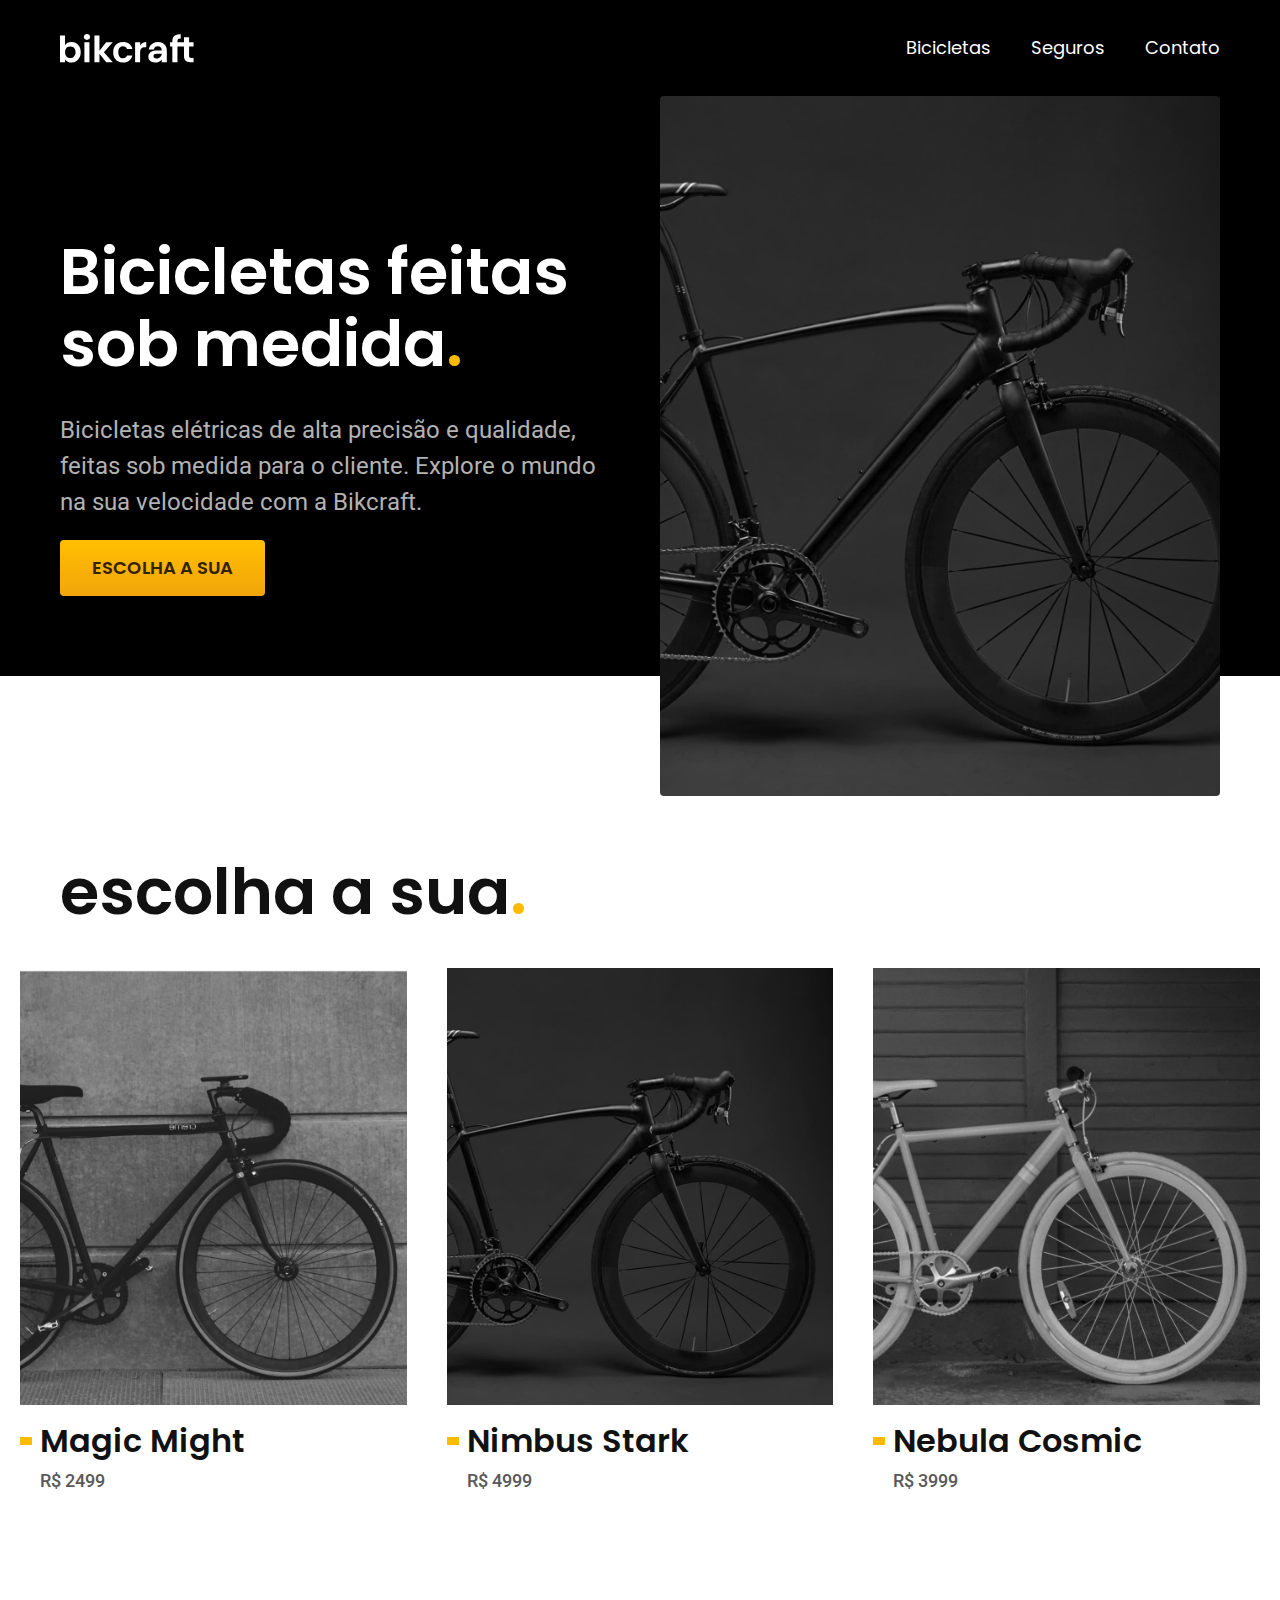
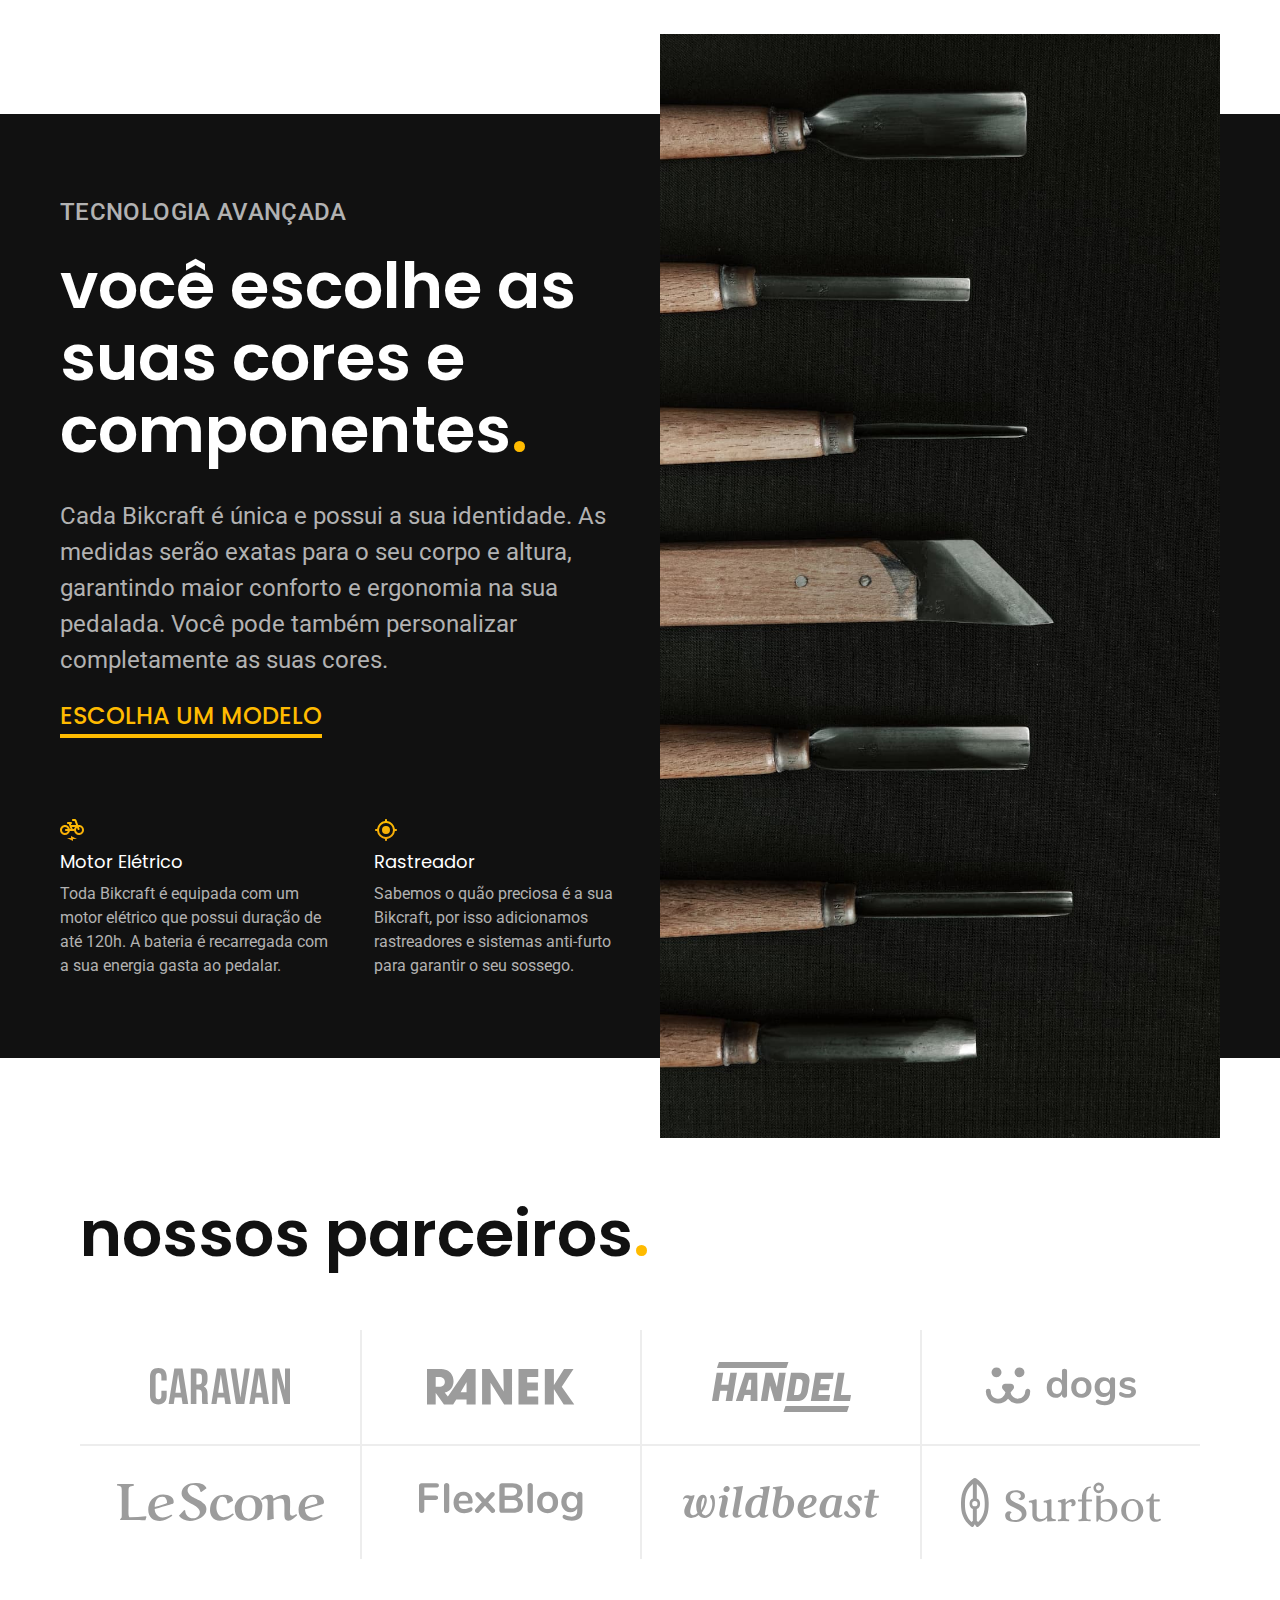
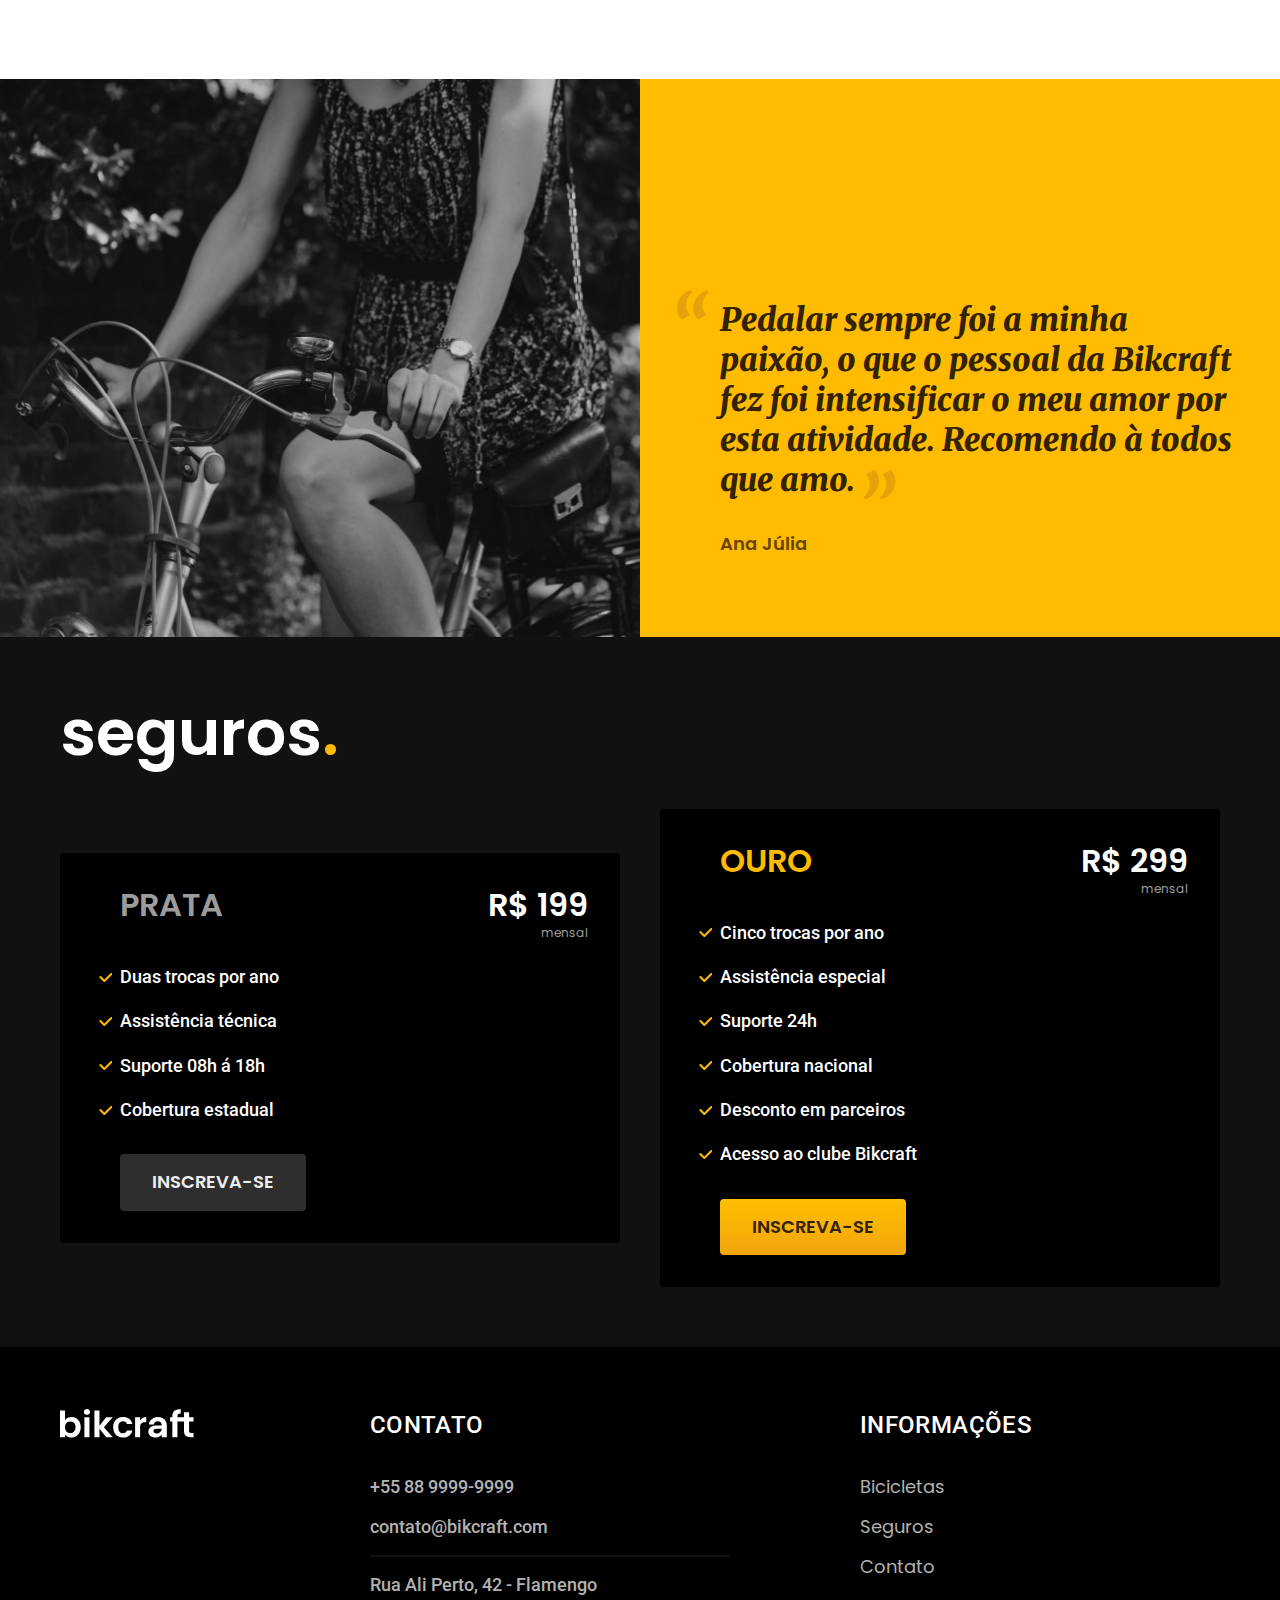
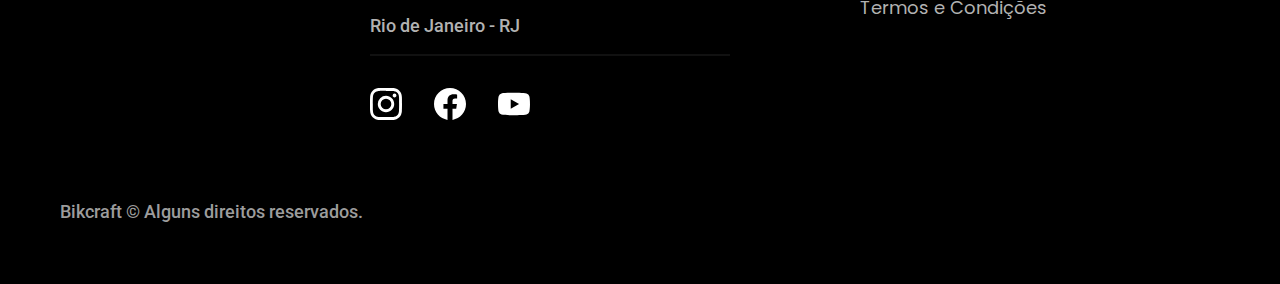
==== index.html @ f622cbc3 "bicicleta-interna" ====
<!DOCTYPE html>
<html lang="pt-br">

<head>
  <meta charset="UTF-8">
  <meta name="viewport" content="width=device-width, initial-scale=1.0">
  <title>Bikcraft - Bicicletas Elétricas</title>
  <meta name="description" content="Bicicletas elétricas de alta precisão e qualidade,  feitas sob medida para o cliente. Explore o mundo na sua velocidade com a Bikcraft.">
  <link rel="stylesheet" href="/css/style.css">

  <link rel="preconnect" href="https://fonts.googleapis.com">
  <link rel="preconnect" href="https://fonts.gstatic.com" crossorigin>
  <link href="https://fonts.googleapis.com/css2?family=Merriweather:ital,wght@1,900&family=Poppins:wght@400;600&family=Roboto:wght@400;500&display=swap" rel="stylesheet">

</head>

<body>
  <header class="header-bg">
    <div class="header container">
      <a href="./">
        <img src="./img/bikcraft.svg" alt="bikcraft">
      </a>

      <nav aria-label="primaria">
        <ul class="header-menu font-1-m cor-0">
          <li><a href="./bicicletas.html">Bicicletas</a></li>
          <li><a href="./seguros.html">Seguros</a></li>
          <li><a href="./contato.html">Contato</a></li>
        </ul>
      </nav>
    </div>
  </header>

  <main class="introducao-bg">
    <div class="introducao container">
      <div class="introducao-conteudo">
        <h1 class="font-1-xxl cor-0">Bicicletas feitas sob medida<span class="cor-p1">.</span></h1>
        <p class="font-2-l cor-5">
          Bicicletas elétricas de alta precisão e qualidade, feitas sob medida para o cliente. Explore o mundo na sua velocidade com a Bikcraft.
        </p>
        <a class="botao" href="./bicicletas.html">Escolha a sua</a>
      </div>
      <div>
        <img src="./img/fotos/introdução.jpg" alt="Bicicleta elétrica preta.">
      </div>
    </div>
  </main>

  <article class="bicicletas-lista">
    <h2 class="container font-1-xxl">escolha a sua<span class="cor-p1">.</span></h2>

    <ul>
      <li>
        <a href="./bicicletas/magic.html">
          <img src="img/bicicletas/magic-home.jpg" alt="Bicicleta preta">
          <h3 class="font-1-xl">Magic Might</h3>
          <span class="font-2-m cor-8">R$ 2499</span>
        </a>
      </li>
      <li>
        <a href="./bicicletas/nimbus.html">
          <img src="img/bicicletas/nimbus-home.jpg" alt="Bicicleta preta">
          <h3 class="font-1-xl">Nimbus Stark</h3>
          <span class="font-2-m cor-8">R$ 4999</span>
        </a>
      </li>
      <li>
        <a href="./bicicletas/magic.html">
          <img src="img/bicicletas/nebula-home.jpg" alt="Bicicleta preta">
          <h3 class="font-1-xl">Nebula Cosmic</h3>
          <span class="font-2-m cor-8">R$ 3999</span>
        </a>
      </li>
    </ul>
  </article>

  <article class="tecnologia-bg">
    <div class="tecnologia container">
      <div class="tecnologia-conteudo">
        <span class="font-2-l-b cor-5">Tecnologia Avançada</span>
        <h2 class="font-1-xxl cor-0">você escolhe as suas cores e componentes<span class="cor-p1">.</span></h2>
        <p class="font-2-l cor-5">Cada Bikcraft é única e possui a sua identidade. As medidas serão exatas para o seu corpo e altura, garantindo maior conforto e ergonomia na sua pedalada. Você pode também personalizar completamente as suas cores.</p>
        <a class="link" href="./bicicletas.html">Escolha um modelo</a>
        <div class="tecnologia-vantagens">
          <div>
            <img src="img/icones/eletrica.svg" alt="">
            <h3 class="font-1-m cor-0">Motor Elétrico</h3>
            <p class="font-2-s cor-5">Toda Bikcraft é equipada com um motor elétrico que possui duração de até 120h. A bateria é recarregada com a sua energia gasta ao pedalar.</p>
          </div>
          <div>
            <img src="img/icones/rastreador.svg" alt="">
            <h3 class="font-1-m cor-0">Rastreador</h3>
            <p class="font-2-s cor-5">Sabemos o quão preciosa é a sua Bikcraft, por isso adicionamos rastreadores e sistemas anti-furto para garantir o seu sossego.</p>
          </div>
        </div>
      </div>
      <div class="tecnologia-img">
        <img src="./img/fotos/tecnologia.jpg" alt="">
      </div>
    </div>
  </article>

  <section class="parceiros container" aria-label="Nossos Parceiros">
    <h2 class="container font-1-xxl">nossos parceiros<span class="cor-p1">.</span></h2>
    <ul>
      <li><img src="img/parceiros/caravan.svg" alt="caravan"></li>
      <li><img src="img/parceiros/ranek.svg" alt="ranek"></li>
      <li><img src="img/parceiros/handel.svg" alt="handel"></li>
      <li><img src="img/parceiros/dogs.svg" alt="dogs"></li>
      <li><img src="img/parceiros/lescone.svg" alt="lescone"></li>
      <li><img src="img/parceiros/flexblog.svg" alt="flexblog"></li>
      <li><img src="img/parceiros/wildbeast.svg" alt="wildbeast"></li>
      <li><img src="img/parceiros/surfbot.svg" alt="surfbot"></li>
    </ul>
  </section>

  <section class="depoimento" aria-label="depoimento">
    <div>
      <img src="./img/fotos/depoimento.jpg" alt="pessoa pedalando uma bicicleta Bikcraft">
    </div>
    <div class="depoimento-conteudo">
      <blockquote class="font-1-xl cor-p5">
        <p>Pedalar sempre foi a minha paixão, o que o pessoal da Bikcraft fez foi intensificar o meu amor por esta atividade. Recomendo à todos que amo.</p>
      </blockquote>
      <span class="font-1-m-b cor-p4">Ana Júlia</span>
    </div>
  </section>

  <article class="seguros-bg">
    <div class="seguros container">
      <h2 class="font-1-xxl cor-0">seguros<span class="cor-p1">.</span></h2>
      <div class="seguros-item">
        <h3 class="font-1-xl cor-6">PRATA</h3>
        <span class="font-1-xl cor-0">R$ 199 <span class="font-1-xs cor-6">mensal</span></span>
        <ul class="font-2-m cor-0">
          <li>Duas trocas por ano</li>
          <li>Assistência técnica</li>
          <li>Suporte 08h á 18h</li>
          <li>Cobertura estadual</li>
        </ul>
        <a class="botao secundario" href="./orcamento.html">Inscreva-se</a>
      </div>
      <div class="seguros-item">
        <h3 class="font-1-xl cor-p1">OURO</h3>
        <span class="font-1-xl cor-0">R$ 299 <span class="font-1-xs cor-6">mensal</span></span>
        <ul class="font-2-m cor-0">
          <li>Cinco trocas por ano</li>
          <li>Assistência especial</li>
          <li>Suporte 24h</li>
          <li>Cobertura nacional</li>
          <li>Desconto em parceiros</li>
          <li>Acesso ao clube Bikcraft</li>
        </ul>
        <a class="botao" href="./orcamento.html">Inscreva-se</a>
      </div>
    </div>
  </article>

  <footer class="footer-bg">
    <div class="footer container">
      <img src="img/bikcraft.svg" alt="Bikcraft">
      <div class="footer-contato">
        <h3 class="font-2-l-b cor-0">Contato</h3>
        <ul class="font-2-m cor-5">
          <li><a href="tel:+558899999999">+55 88 9999-9999</a></li>
          <li><a href="mailto:contato@bikcraft.com">contato@bikcraft.com</a></li>
          <li>Rua Ali Perto, 42 - Flamengo</li>
          <li>Rio de Janeiro - RJ</li>
        </ul>
        <div class="footer-redes">
          <a href="./">
            <img src="img/redes/instagram.svg" alt="Instagram">
          </a>
          <a href="./">
            <img src="img/redes/facebook.svg" alt="Facebook">
          </a>
          <a href="./">
            <img src="img/redes/youtube.svg" alt="Youtube">
          </a>
        </div>
      </div>
      <div class="footer-informacoes">
        <h3 class="font-2-l-b cor-0">Informações</h3>
        <nav>
          <ul class="font-1-m cor-5">
            <li><a href="./bicicletas.html">Bicicletas</a></li>
            <li><a href="./seguros.html">Seguros</a></li>
            <li><a href="./contato.html">Contato</a></li>
            <li><a href="./termos.html">Termos e Condições</a></li>
          </ul>
        </nav>
      </div>
      <p class="footer-copy font-2-m cor-6">Bikcraft © Alguns direitos reservados.</p>
    </div>
  </footer>
</body>

</html>
---- css/style.css ----
@import "./global/global.css";
@import "./utilidades/tipografia.css";
@import "./utilidades/cores.css";

@import "./global/header.css";
@import "./global/footer.css";

/* Utilidades */
@import "./utilidades/componentes.css";

/* Home */
@import "./home/introducao.css";
@import "./home/tecnologia.css";
@import "./home/parceiros.css";
@import "./home/depoimento.css";

/* Bicicletas */
@import "bicicletas/bicicleta-lista.css";
@import "bicicletas/bicicletas.css";

/* Bicicleta */
@import "bicicleta/bicicleta.css";


/* Seguros */
@import "seguros/seguros.css";
@import "seguros/vantagens.css";
@import "seguros/perguntas.css";


/* Termos */
@import "termos/termos.css";
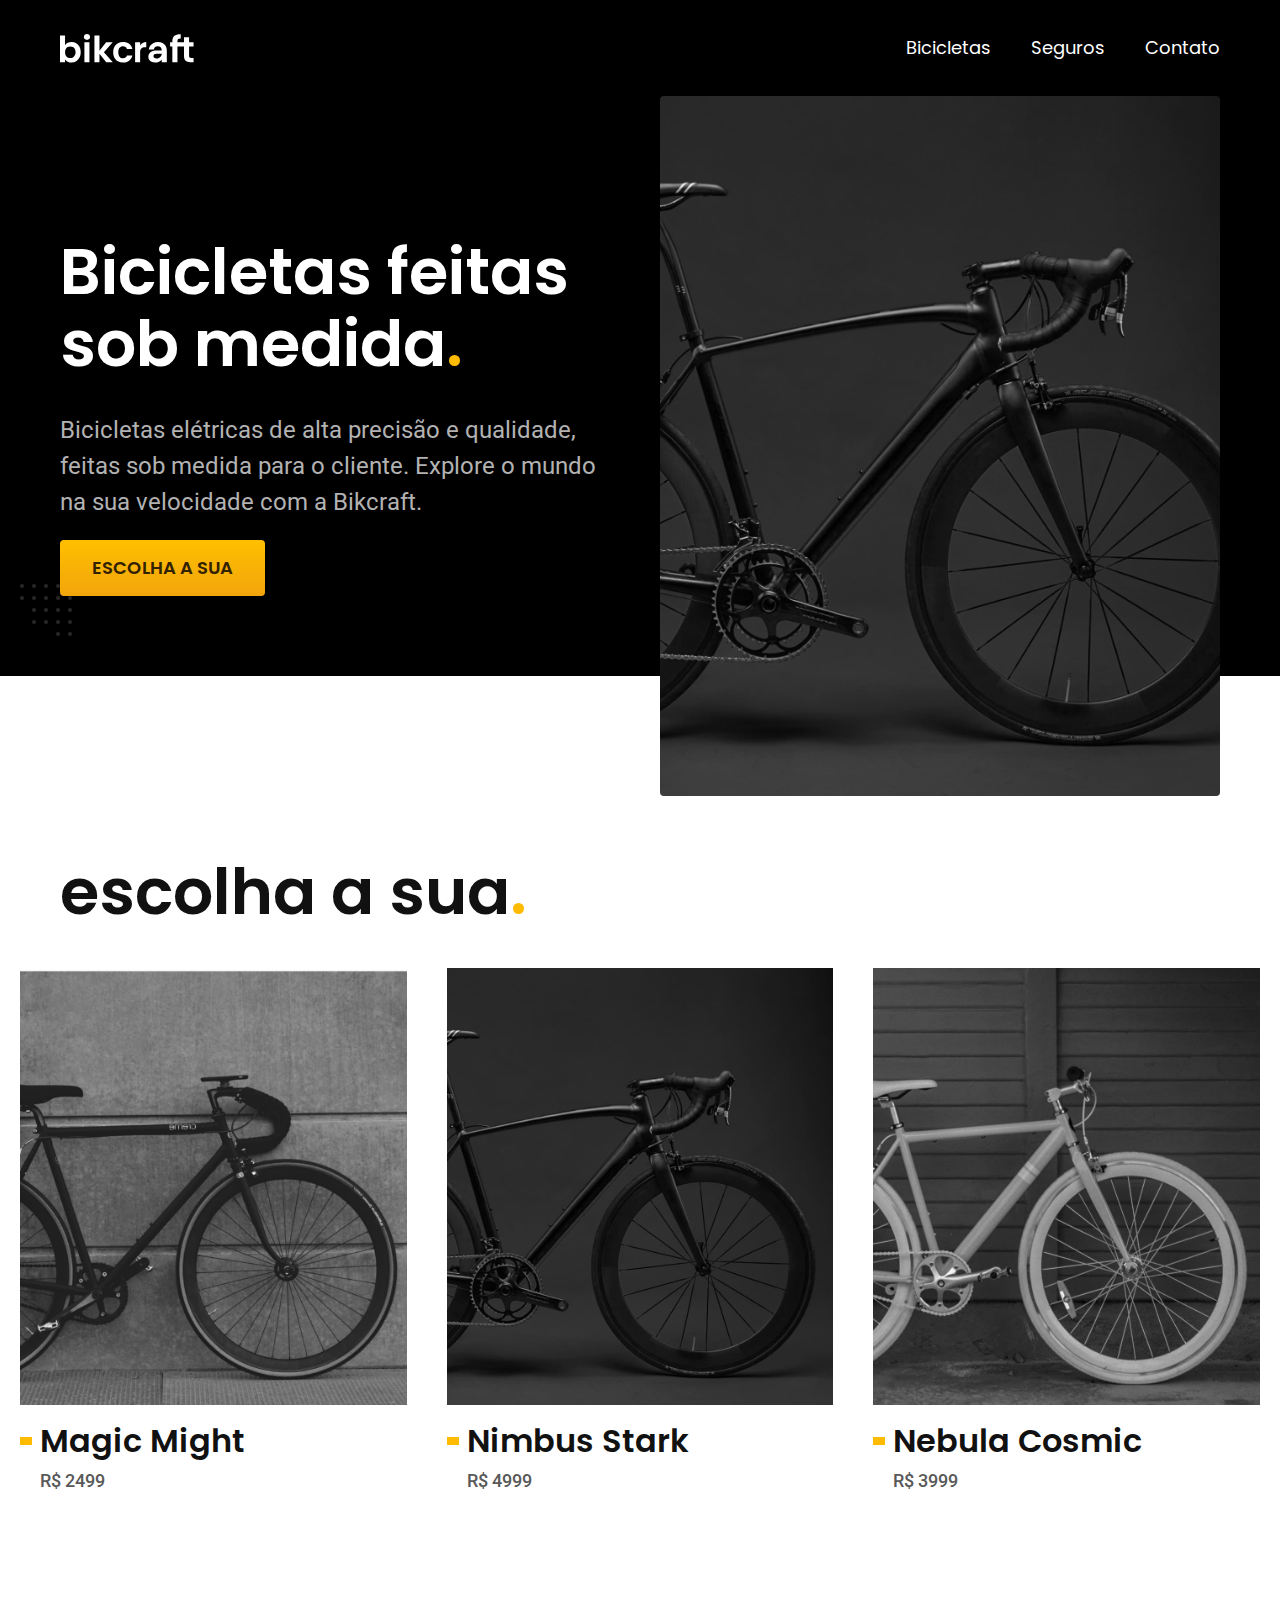
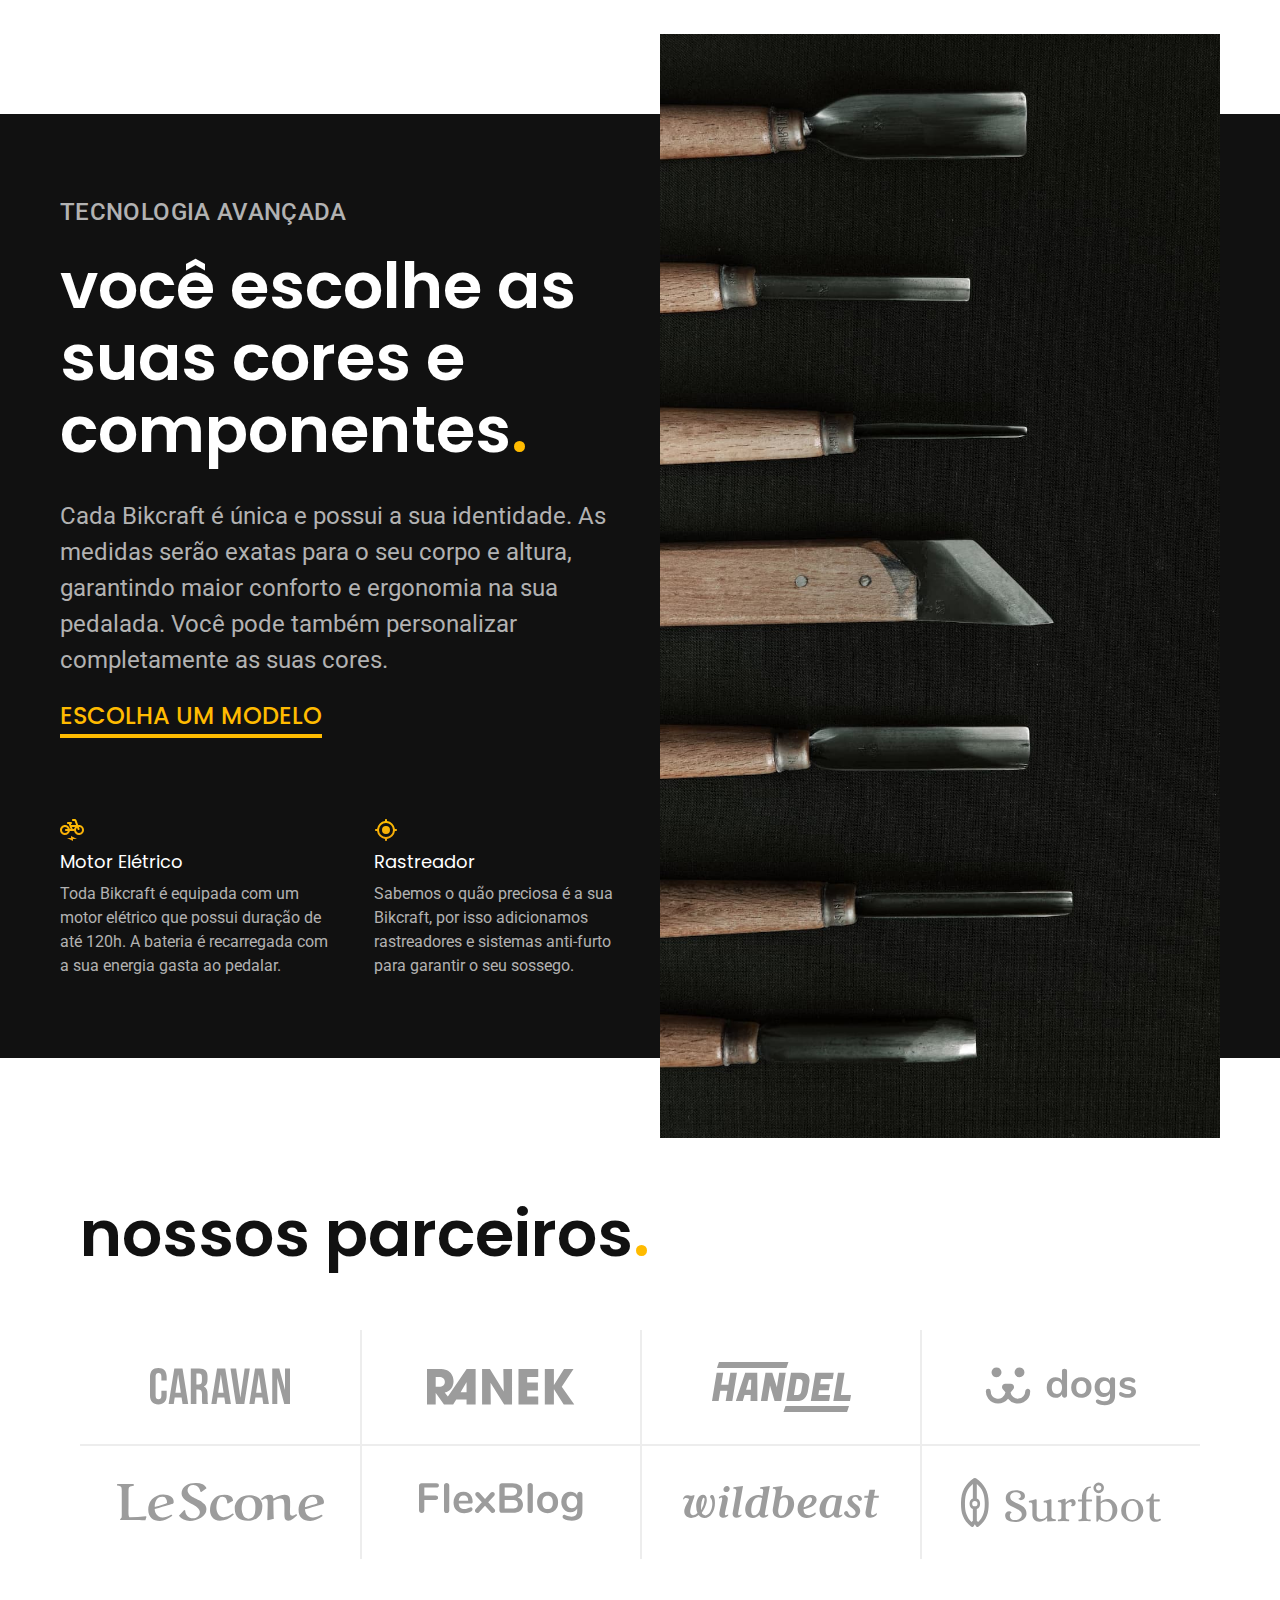
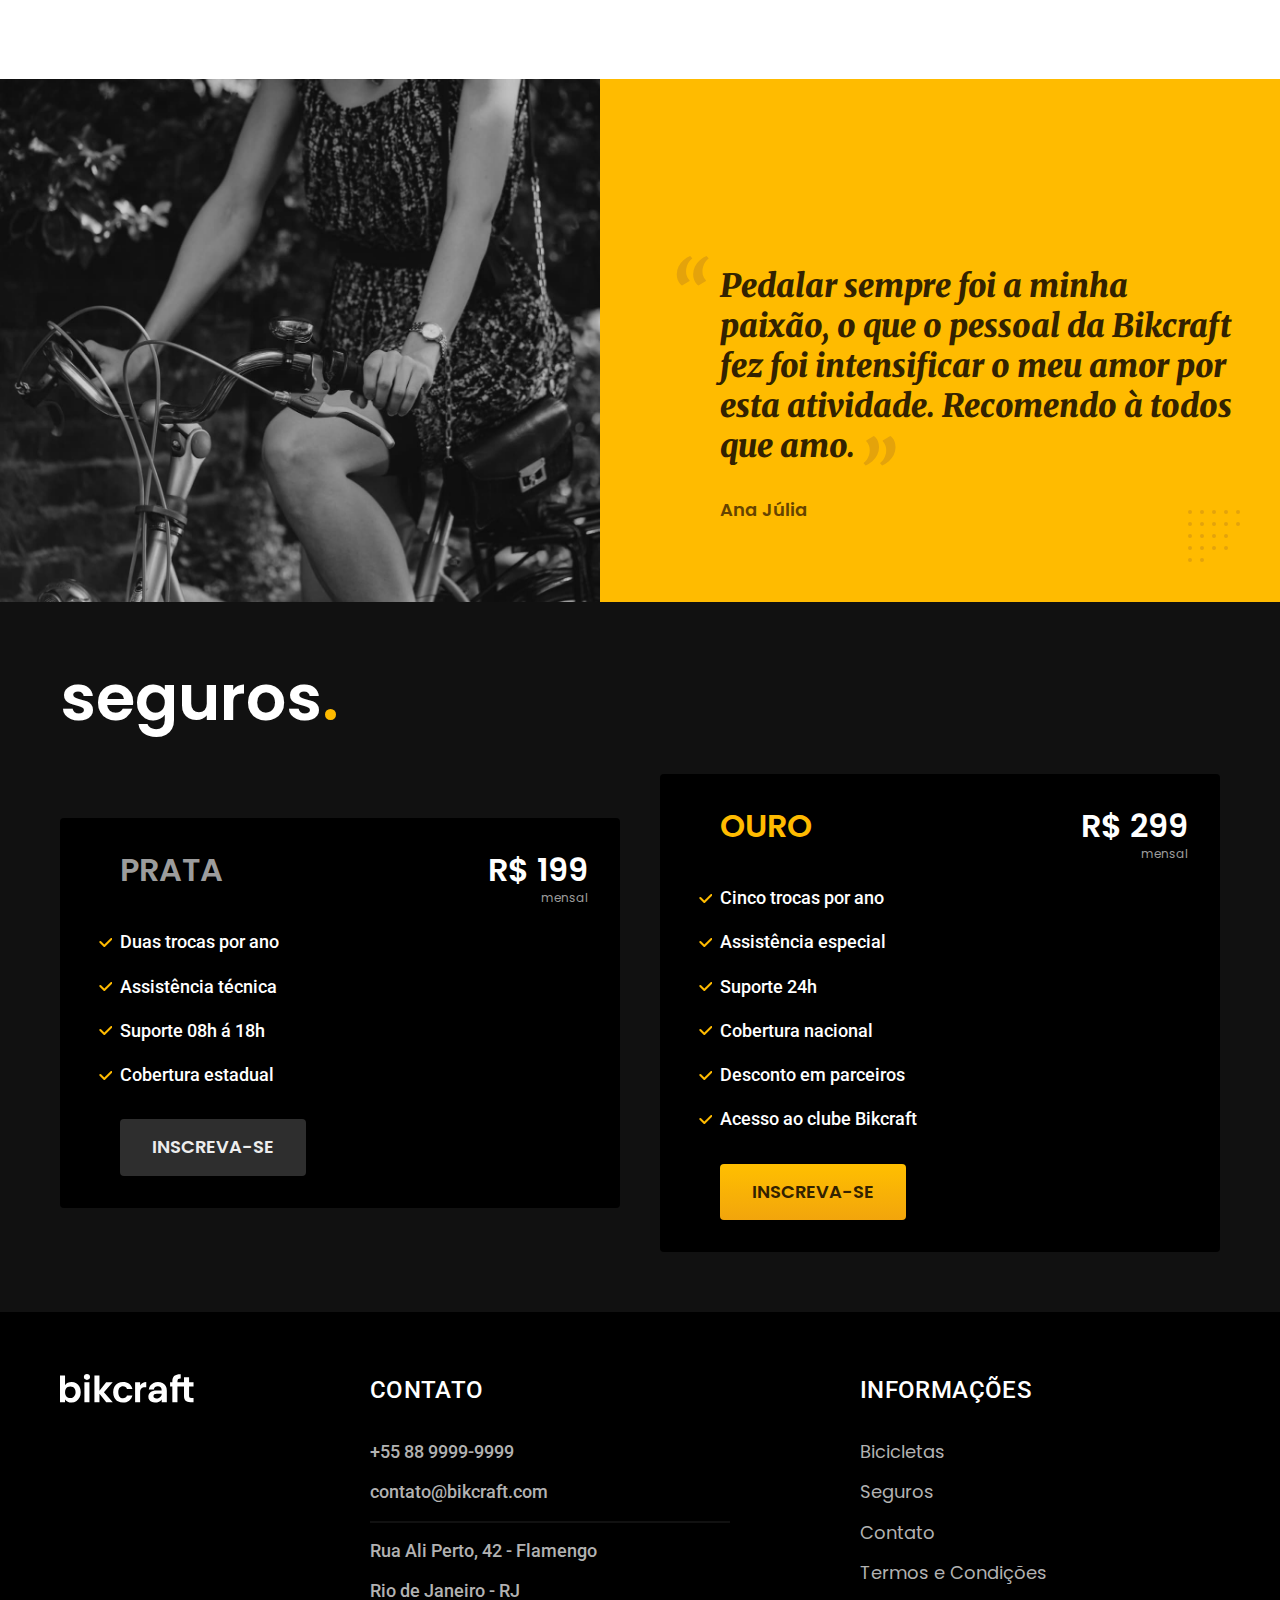
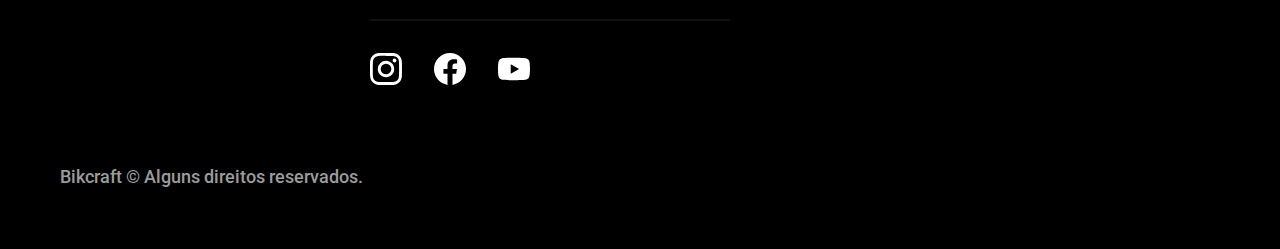
==== commit 522f6d04: "otimizações" ====
--- a/index.html
+++ b/index.html
@@ -6,7 +6,8 @@
   <meta name="viewport" content="width=device-width, initial-scale=1.0">
   <title>Bikcraft - Bicicletas Elétricas</title>
   <meta name="description" content="Bicicletas elétricas de alta precisão e qualidade,  feitas sob medida para o cliente. Explore o mundo na sua velocidade com a Bikcraft.">
-  <link rel="stylesheet" href="/css/style.css">
+  <link rel="preload" href="/css/style.css" as="style">
+  <link rel="stylesheet" href="css/style.css">
 
   <link rel="preconnect" href="https://fonts.googleapis.com">
   <link rel="preconnect" href="https://fonts.gstatic.com" crossorigin>
@@ -18,7 +19,7 @@
   <header class="header-bg">
     <div class="header container">
       <a href="./">
-        <img src="./img/bikcraft.svg" alt="bikcraft">
+        <img src="./img/bikcraft.svg" width="136" height="32" alt="bikcraft">
       </a>
 
       <nav aria-label="primaria">
@@ -40,9 +41,10 @@
         </p>
         <a class="botao" href="./bicicletas.html">Escolha a sua</a>
       </div>
-      <div>
-        <img src="./img/fotos/introdução.jpg" alt="Bicicleta elétrica preta.">
-      </div>
+      <picture>
+        <source media="(max-width: 800px)" srcset="./img/bicicletas/nimbus.jpg">
+        <img src="./img/fotos/introdução.jpg" width="1280" height="1600" alt="Bicicleta elétrica preta.">
+      </picture>
     </div>
   </main>
 
@@ -52,21 +54,21 @@
     <ul>
       <li>
         <a href="./bicicletas/magic.html">
-          <img src="img/bicicletas/magic-home.jpg" alt="Bicicleta preta">
+          <img src="img/bicicletas/magic-home.jpg" width="920" height="1040" alt="Bicicleta preta">
           <h3 class="font-1-xl">Magic Might</h3>
           <span class="font-2-m cor-8">R$ 2499</span>
         </a>
       </li>
       <li>
         <a href="./bicicletas/nimbus.html">
-          <img src="img/bicicletas/nimbus-home.jpg" alt="Bicicleta preta">
+          <img src="img/bicicletas/nimbus-home.jpg" width="920" height="1040" alt="Bicicleta preta">
           <h3 class="font-1-xl">Nimbus Stark</h3>
           <span class="font-2-m cor-8">R$ 4999</span>
         </a>
       </li>
       <li>
-        <a href="./bicicletas/magic.html">
-          <img src="img/bicicletas/nebula-home.jpg" alt="Bicicleta preta">
+        <a href="./bicicletas/nebula.html">
+          <img src="img/bicicletas/nebula-home.jpg" width="920" height="1040" alt="Bicicleta preta">
           <h3 class="font-1-xl">Nebula Cosmic</h3>
           <span class="font-2-m cor-8">R$ 3999</span>
         </a>
@@ -83,19 +85,19 @@
         <a class="link" href="./bicicletas.html">Escolha um modelo</a>
         <div class="tecnologia-vantagens">
           <div>
-            <img src="img/icones/eletrica.svg" alt="">
+            <img src="img/icones/eletrica.svg" width="24" height="24" alt="">
             <h3 class="font-1-m cor-0">Motor Elétrico</h3>
             <p class="font-2-s cor-5">Toda Bikcraft é equipada com um motor elétrico que possui duração de até 120h. A bateria é recarregada com a sua energia gasta ao pedalar.</p>
           </div>
           <div>
-            <img src="img/icones/rastreador.svg" alt="">
+            <img src="img/icones/rastreador.svg" width="24" height="24" alt="">
             <h3 class="font-1-m cor-0">Rastreador</h3>
             <p class="font-2-s cor-5">Sabemos o quão preciosa é a sua Bikcraft, por isso adicionamos rastreadores e sistemas anti-furto para garantir o seu sossego.</p>
           </div>
         </div>
       </div>
       <div class="tecnologia-img">
-        <img src="./img/fotos/tecnologia.jpg" alt="">
+        <img src="./img/fotos/tecnologia.jpg" width="1200" height="1920" alt="">
       </div>
     </div>
   </article>
@@ -103,20 +105,20 @@
   <section class="parceiros container" aria-label="Nossos Parceiros">
     <h2 class="container font-1-xxl">nossos parceiros<span class="cor-p1">.</span></h2>
     <ul>
-      <li><img src="img/parceiros/caravan.svg" alt="caravan"></li>
-      <li><img src="img/parceiros/ranek.svg" alt="ranek"></li>
-      <li><img src="img/parceiros/handel.svg" alt="handel"></li>
-      <li><img src="img/parceiros/dogs.svg" alt="dogs"></li>
-      <li><img src="img/parceiros/lescone.svg" alt="lescone"></li>
-      <li><img src="img/parceiros/flexblog.svg" alt="flexblog"></li>
-      <li><img src="img/parceiros/wildbeast.svg" alt="wildbeast"></li>
-      <li><img src="img/parceiros/surfbot.svg" alt="surfbot"></li>
+      <li><img src="img/parceiros/caravan.svg" width="140" height="38" alt="caravan"></li>
+      <li><img src="img/parceiros/ranek.svg" width="148" height="36" alt="ranek"></li>
+      <li><img src="img/parceiros/handel.svg" width="139" height="50" alt="handel"></li>
+      <li><img src="img/parceiros/dogs.svg" width="152" height="39" alt="dogs"></li>
+      <li><img src="img/parceiros/lescone.svg" width="207" height="38" alt="lescone"></li>
+      <li><img src="img/parceiros/flexblog.svg" width="164" height="38" alt="flexblog"></li>
+      <li><img src="img/parceiros/wildbeast.svg" width="196" height="34" alt="wildbeast"></li>
+      <li><img src="img/parceiros/surfbot.svg" width="200" height="49" alt="surfbot"></li>
     </ul>
   </section>
 
   <section class="depoimento" aria-label="depoimento">
     <div>
-      <img src="./img/fotos/depoimento.jpg" alt="pessoa pedalando uma bicicleta Bikcraft">
+      <img src="./img/fotos/depoimento.jpg" width="1300" height="1133" alt="pessoa pedalando uma bicicleta Bikcraft">
     </div>
     <div class="depoimento-conteudo">
       <blockquote class="font-1-xl cor-p5">
@@ -158,7 +160,7 @@
 
   <footer class="footer-bg">
     <div class="footer container">
-      <img src="img/bikcraft.svg" alt="Bikcraft">
+      <img src="img/bikcraft.svg" width="136" height="32" alt="Bikcraft">
       <div class="footer-contato">
         <h3 class="font-2-l-b cor-0">Contato</h3>
         <ul class="font-2-m cor-5">
@@ -169,13 +171,13 @@
         </ul>
         <div class="footer-redes">
           <a href="./">
-            <img src="img/redes/instagram.svg" alt="Instagram">
+            <img src="img/redes/instagram.svg" width="32" height="32" alt="Instagram">
           </a>
           <a href="./">
-            <img src="img/redes/facebook.svg" alt="Facebook">
+            <img src="img/redes/facebook.svg" width="32" height="32" alt="Facebook">
           </a>
           <a href="./">
-            <img src="img/redes/youtube.svg" alt="Youtube">
+            <img src="img/redes/youtube.svg" width="32" height="32" alt="Youtube">
           </a>
         </div>
       </div>
--- a/css/style.css
+++ b/css/style.css
@@ -7,6 +7,7 @@
 
 /* Utilidades */
 @import "./utilidades/componentes.css";
+@import "./utilidades/formulario.css";
 
 /* Home */
 @import "./home/introducao.css";
@@ -20,6 +21,7 @@
 
 /* Bicicleta */
 @import "bicicleta/bicicleta.css";
+@import "bicicleta/seguro.css";
 
 
 /* Seguros */
@@ -27,6 +29,13 @@
 @import "seguros/vantagens.css";
 @import "seguros/perguntas.css";
 
+/* Contato */
+@import "contato/contato.css";
+@import "contato/lojas.css";
+
+/* Orçamento */
+@import "orcamento/orcamento.css";
+
 
 /* Termos */
 @import "termos/termos.css";
--- a/css/style.css
+++ b/css/style.css
@@ -7,6 +7,7 @@
 
 /* Utilidades */
 @import "./utilidades/componentes.css";
+@import "./utilidades/formulario.css";
 
 /* Home */
 @import "./home/introducao.css";
@@ -20,6 +21,7 @@
 
 /* Bicicleta */
 @import "bicicleta/bicicleta.css";
+@import "bicicleta/seguro.css";
 
 
 /* Seguros */
@@ -27,6 +29,13 @@
 @import "seguros/vantagens.css";
 @import "seguros/perguntas.css";
 
+/* Contato */
+@import "contato/contato.css";
+@import "contato/lojas.css";
+
+/* Orçamento */
+@import "orcamento/orcamento.css";
+
 
 /* Termos */
 @import "termos/termos.css";
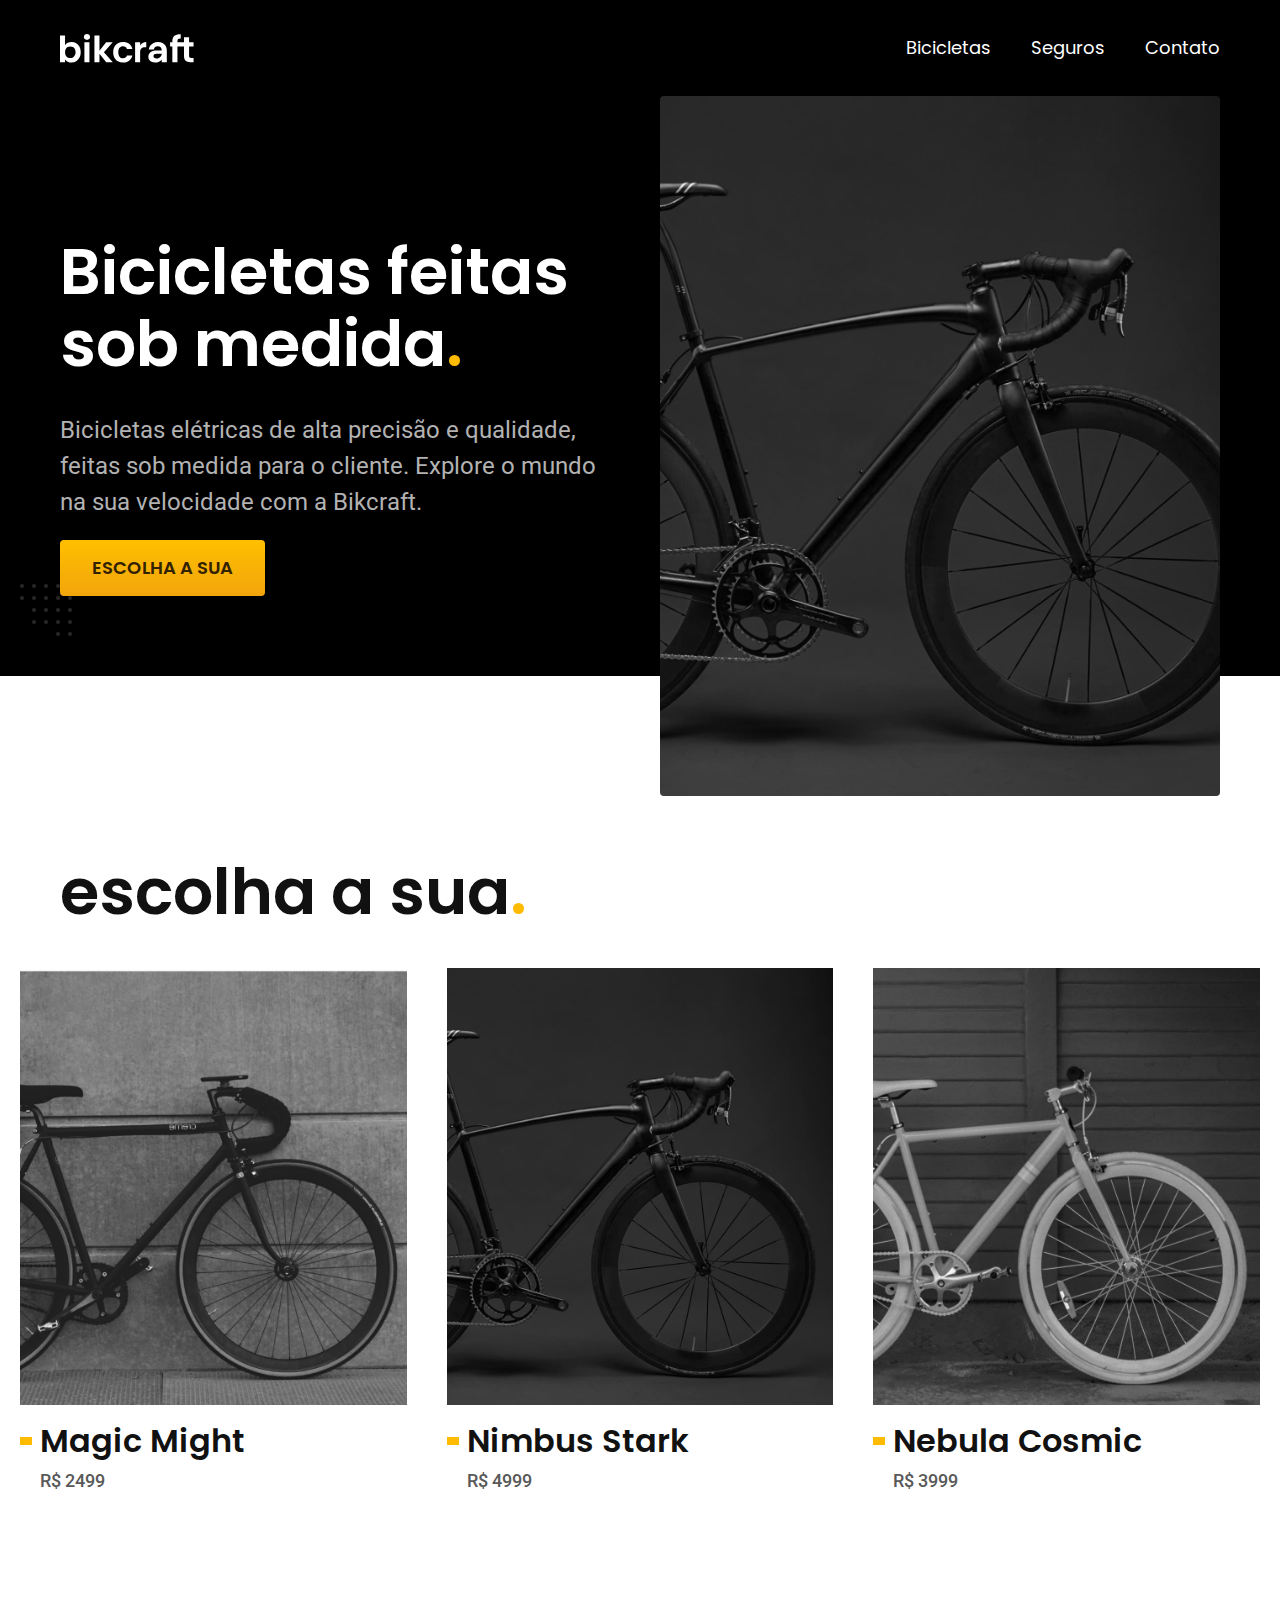
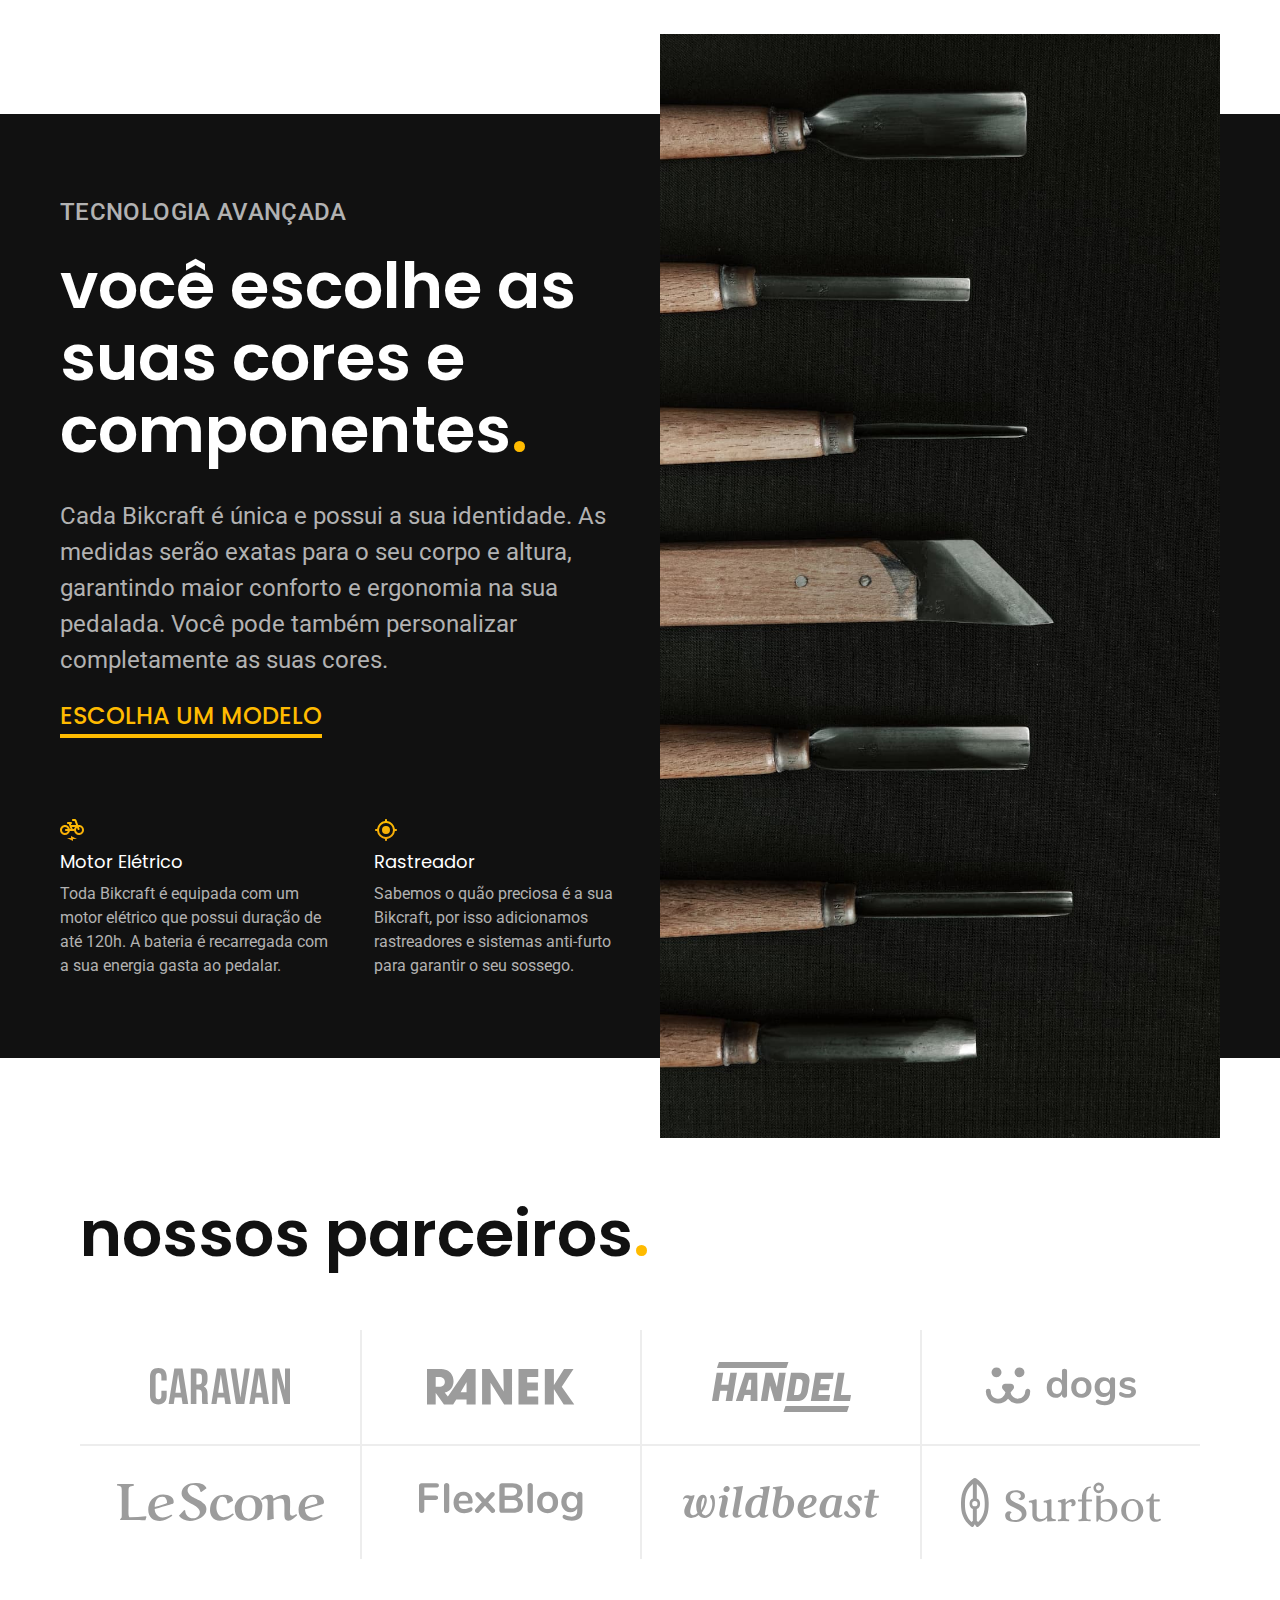
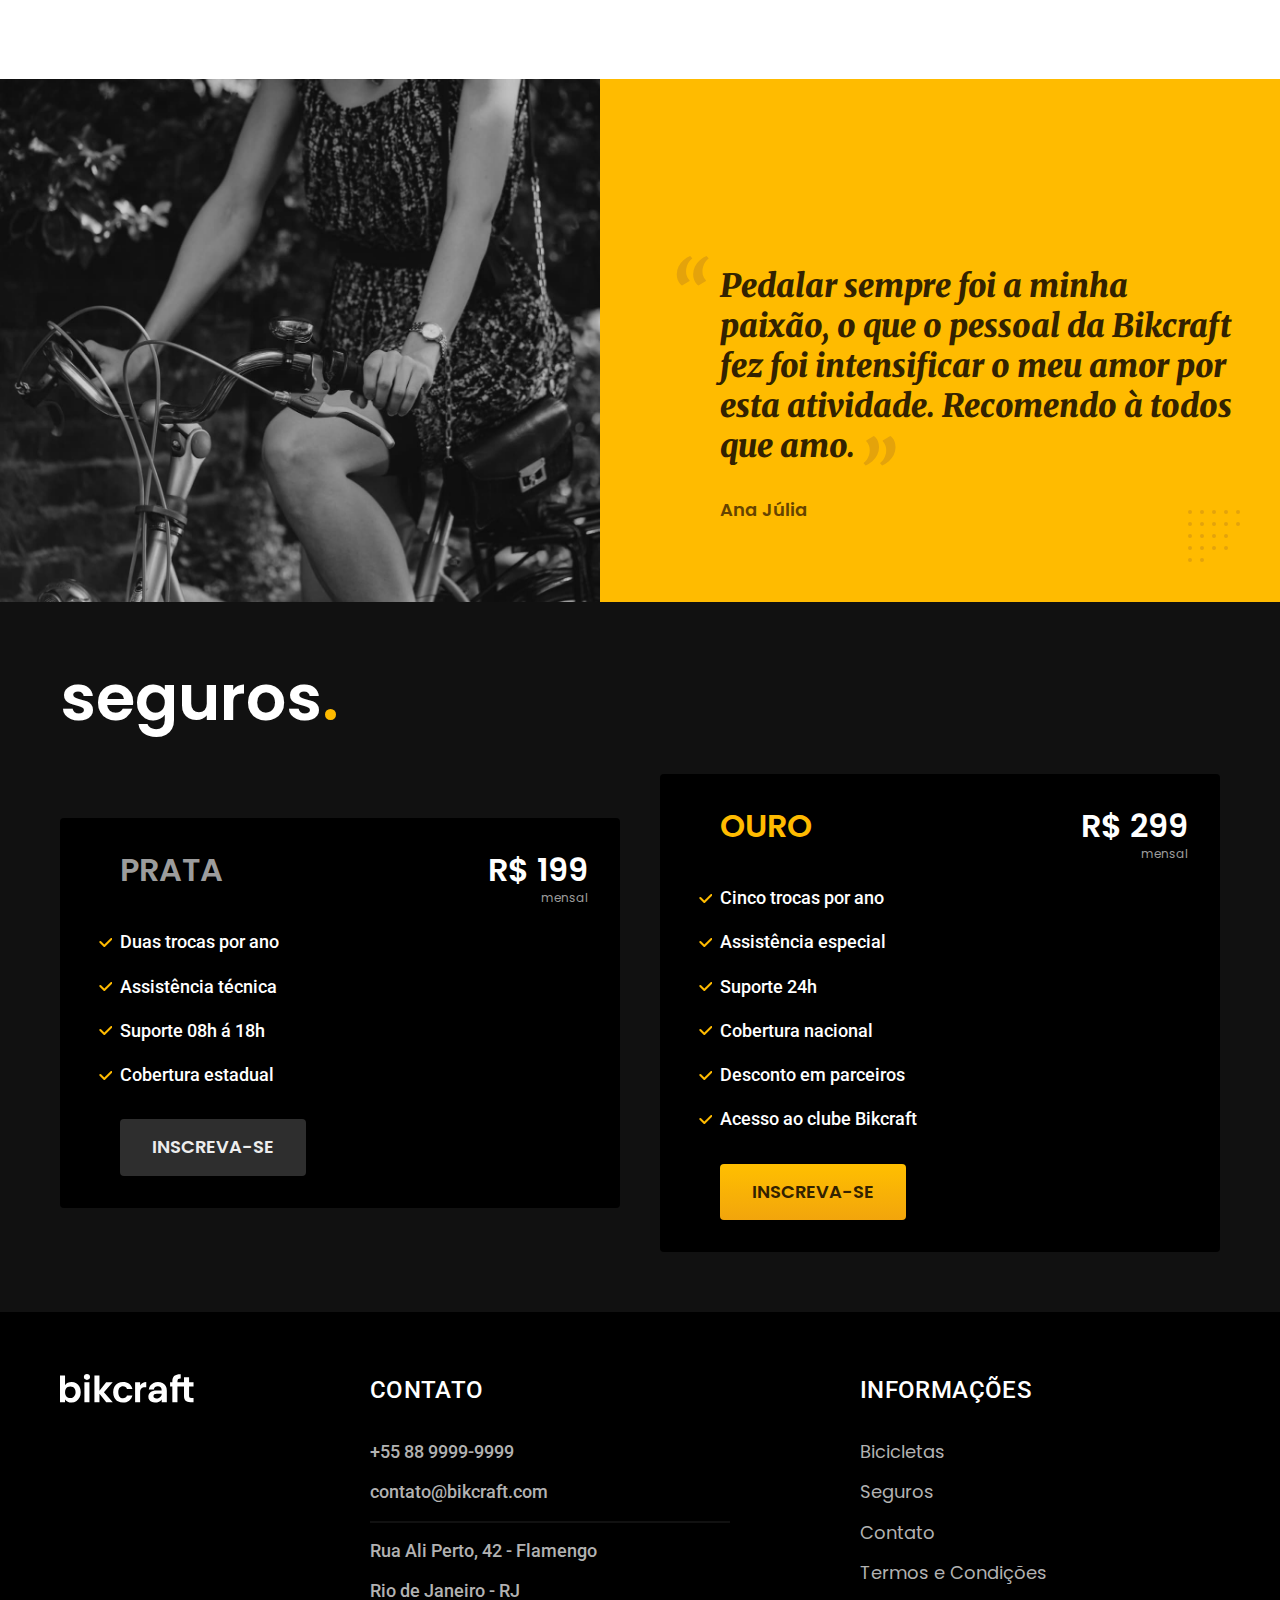
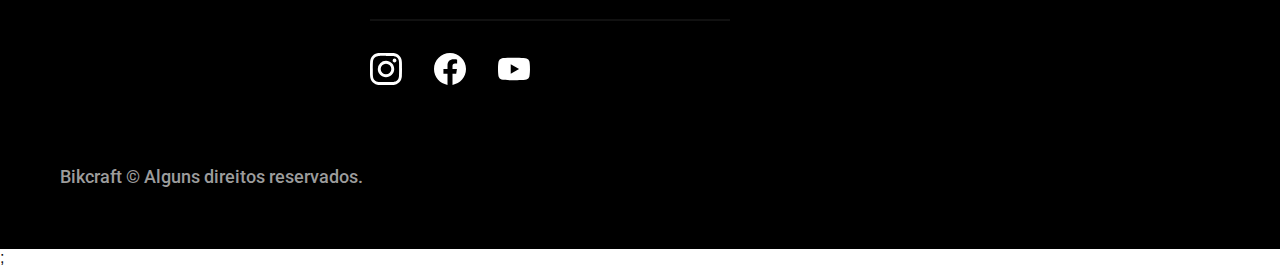
==== commit 648382f8: "plugin-animar" ====
--- a/index.html
+++ b/index.html
@@ -35,13 +35,13 @@
   <main class="introducao-bg">
     <div class="introducao container">
       <div class="introducao-conteudo">
-        <h1 class="font-1-xxl cor-0">Bicicletas feitas sob medida<span class="cor-p1">.</span></h1>
-        <p class="font-2-l cor-5">
+        <h1 class="font-1-xxl cor-0 fadeInDown" data-anime="200">Bicicletas feitas sob medida<span class="cor-p1">.</span></h1>
+        <p class="font-2-l cor-5 fadeInDown" data-anime="400">
           Bicicletas elétricas de alta precisão e qualidade, feitas sob medida para o cliente. Explore o mundo na sua velocidade com a Bikcraft.
         </p>
-        <a class="botao" href="./bicicletas.html">Escolha a sua</a>
-      </div>
-      <picture>
+        <a class="botao fadeInDown" data-anime="600" href="./bicicletas.html">Escolha a sua</a>
+      </div>
+      <picture data-anime="800" class="fadeInDown">
         <source media="(max-width: 800px)" srcset="./img/bicicletas/nimbus.jpg">
         <img src="./img/fotos/introdução.jpg" width="1280" height="1600" alt="Bicicleta elétrica preta.">
       </picture>
@@ -195,6 +195,8 @@
       <p class="footer-copy font-2-m cor-6">Bikcraft © Alguns direitos reservados.</p>
     </div>
   </footer>
+  <script src="./js/plugins/simple-anime.js"></script>;
+  <script src="./js/script.js"></script>
 </body>
 
 </html>--- a/css/style.css
+++ b/css/style.css
@@ -1,6 +1,7 @@
 @import "./global/global.css";
 @import "./utilidades/tipografia.css";
 @import "./utilidades/cores.css";
+@import "./utilidades/animacao.css";
 
 @import "./global/header.css";
 @import "./global/footer.css";
--- a/css/style.css
+++ b/css/style.css
@@ -1,6 +1,7 @@
 @import "./global/global.css";
 @import "./utilidades/tipografia.css";
 @import "./utilidades/cores.css";
+@import "./utilidades/animacao.css";
 
 @import "./global/header.css";
 @import "./global/footer.css";
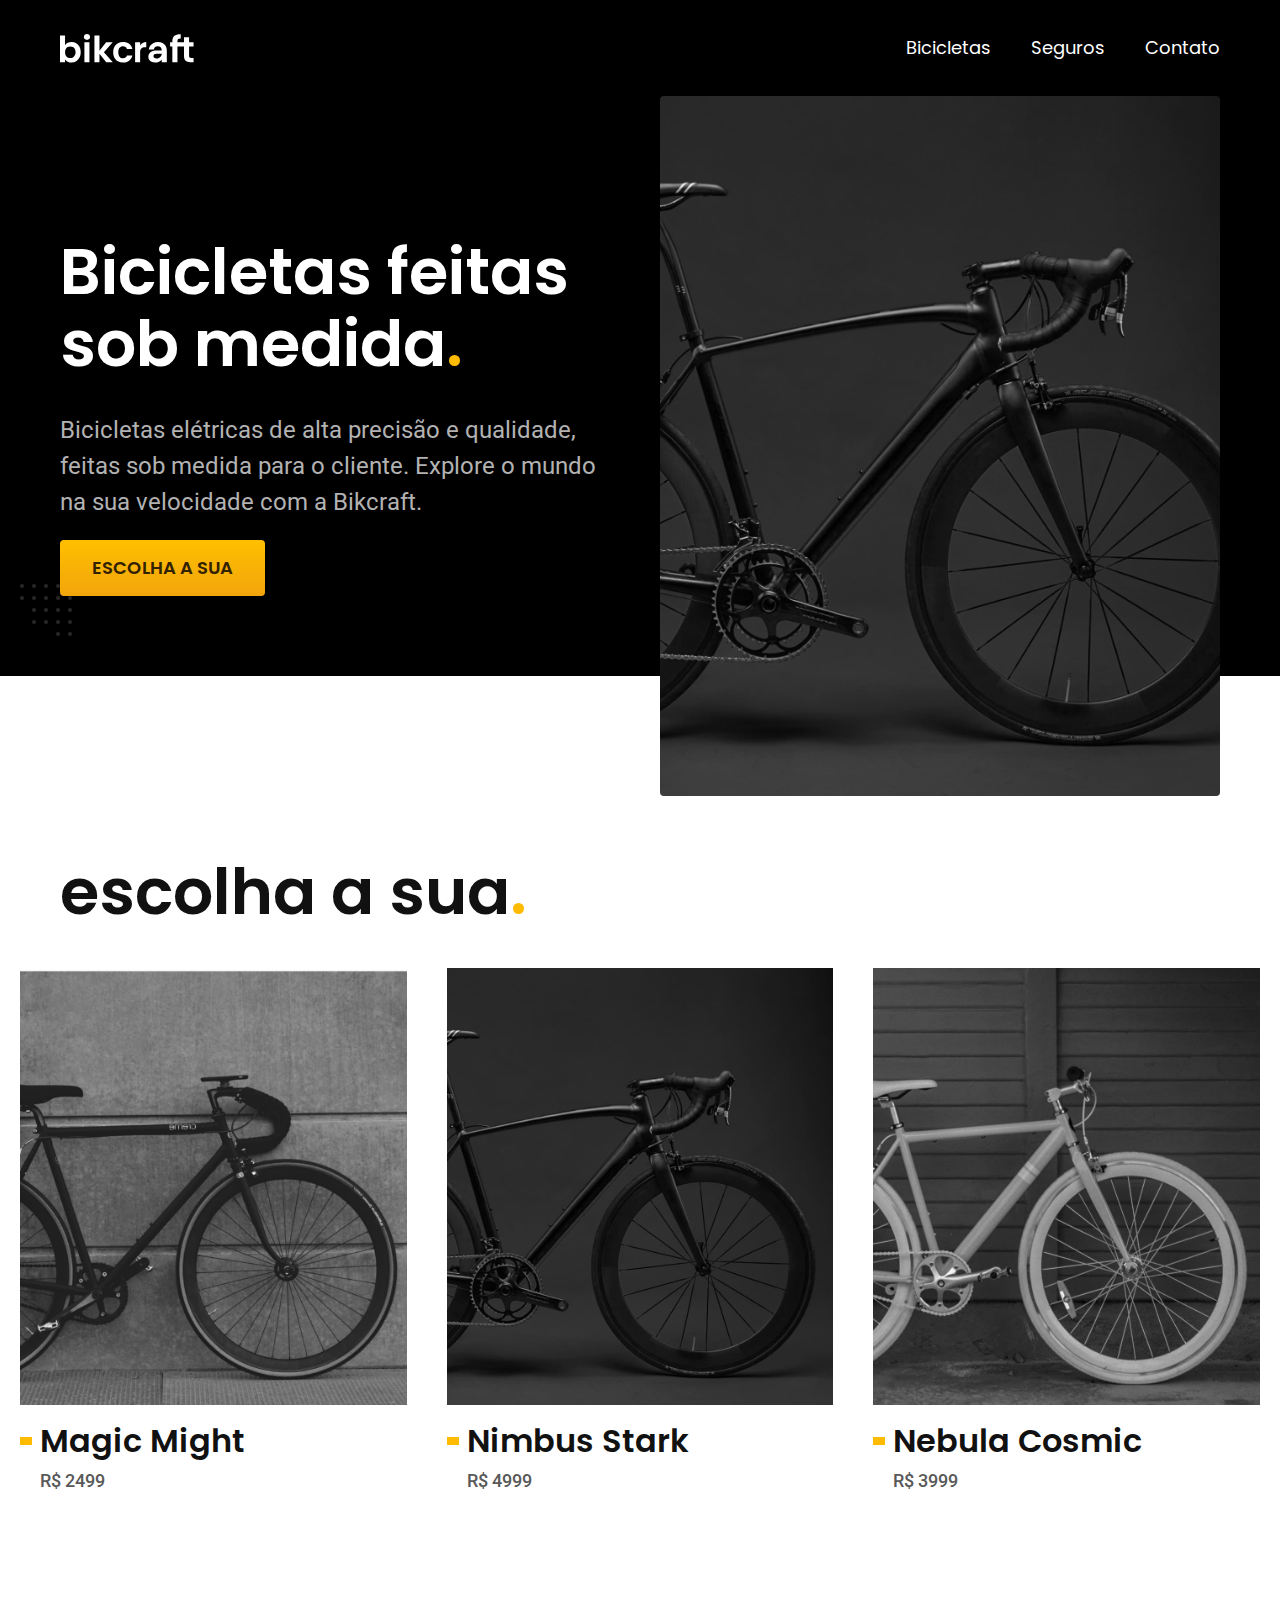
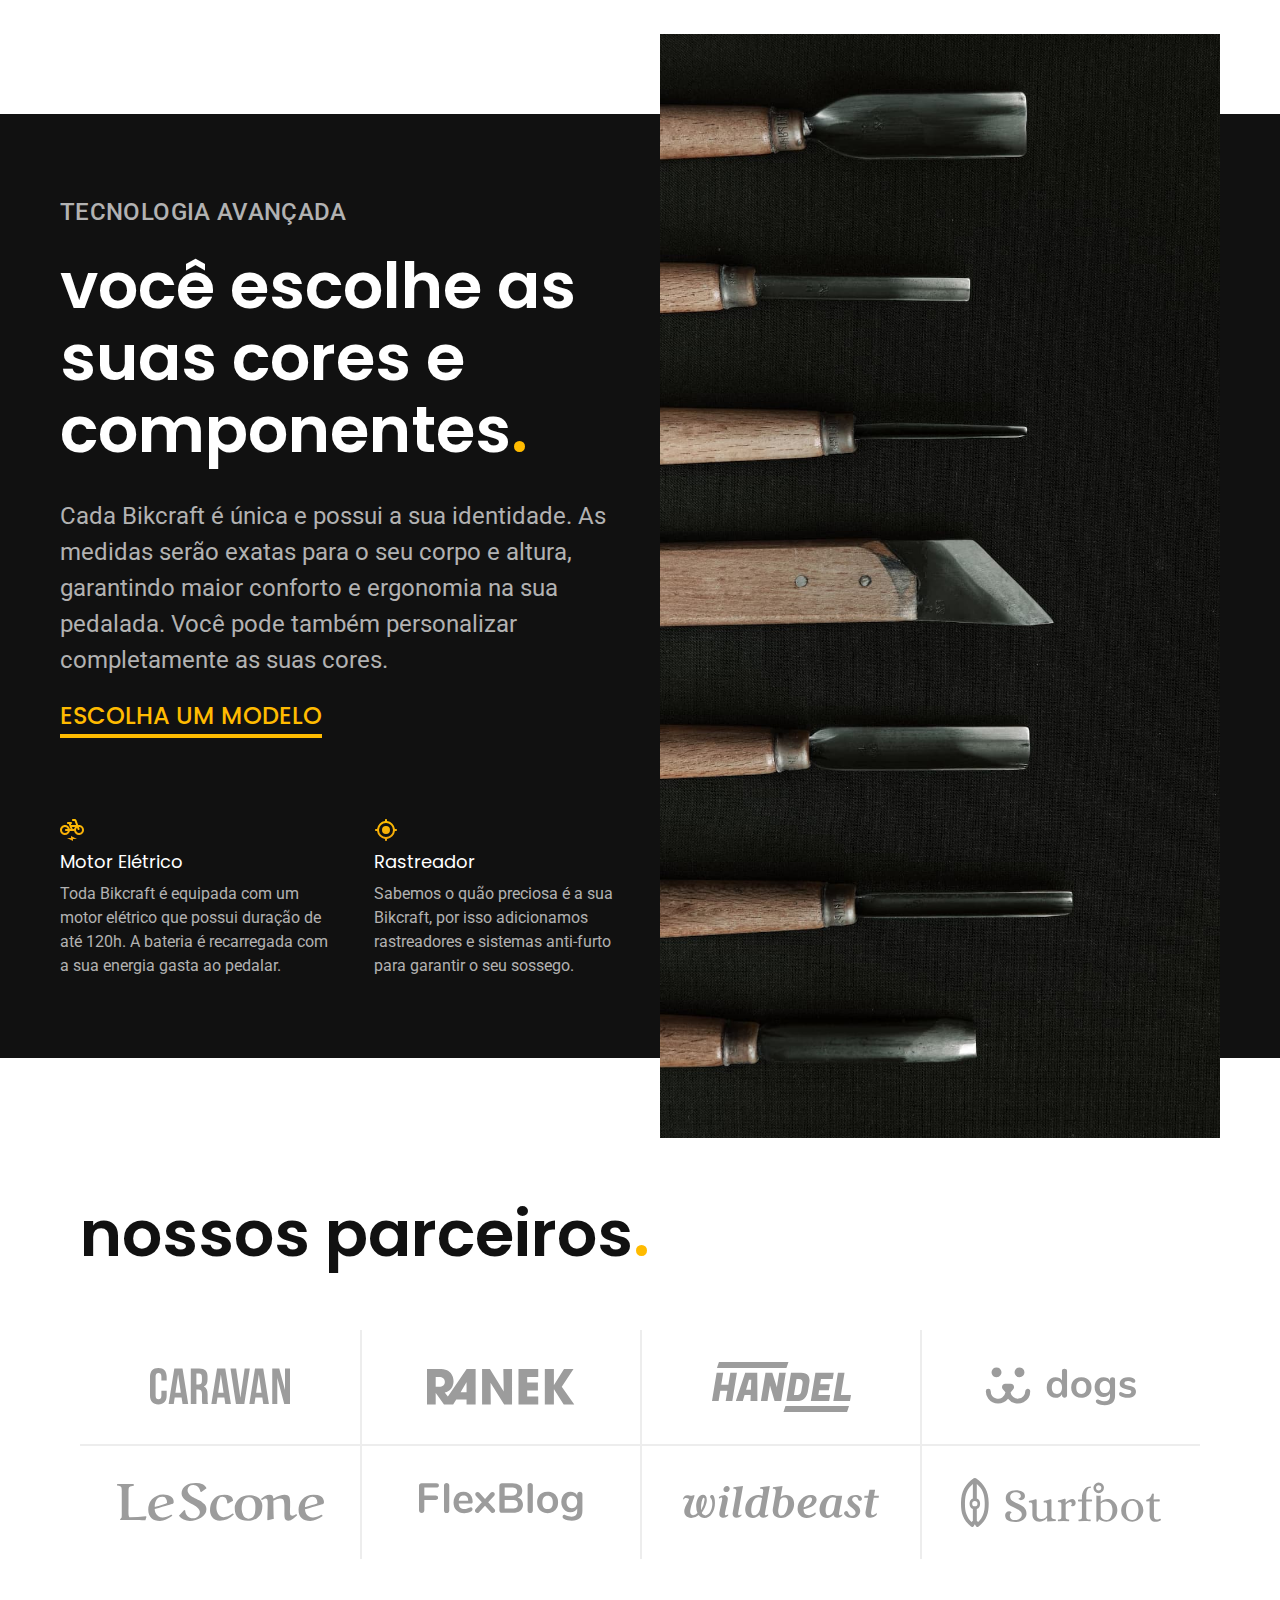
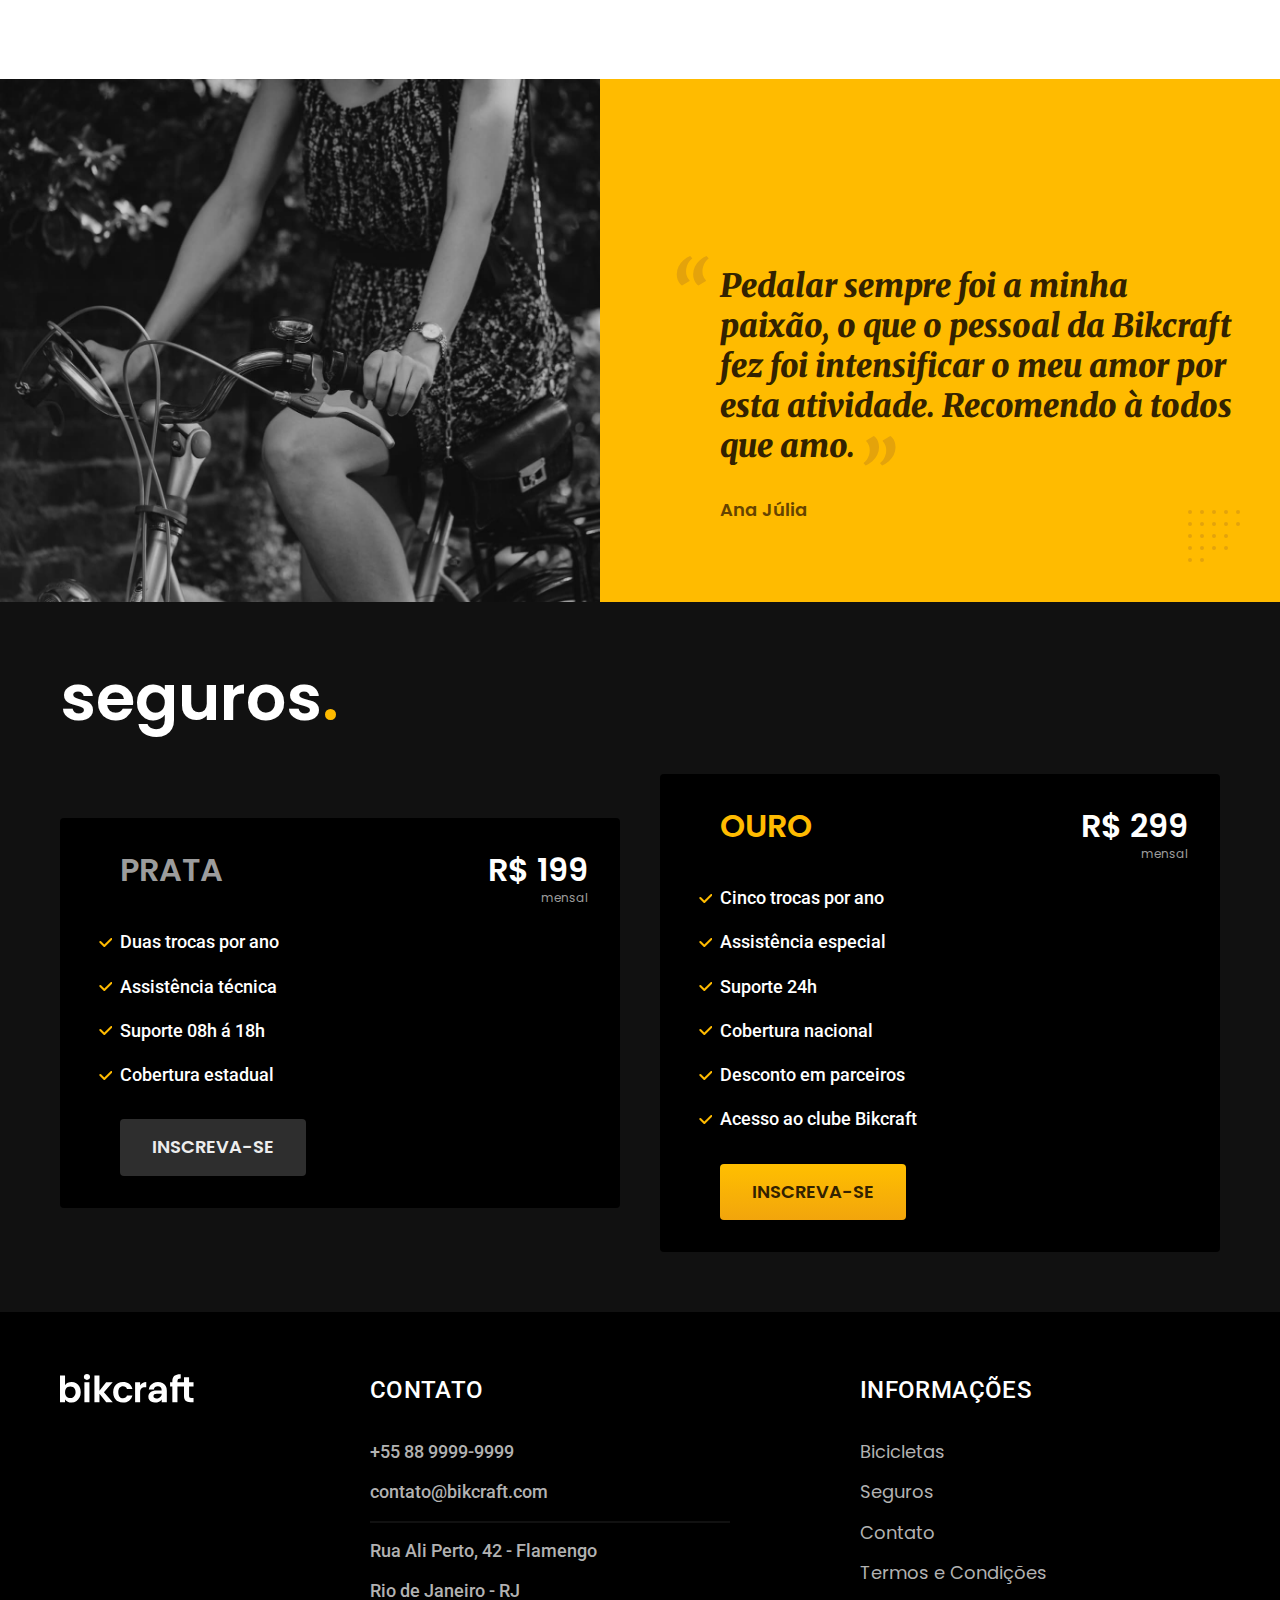
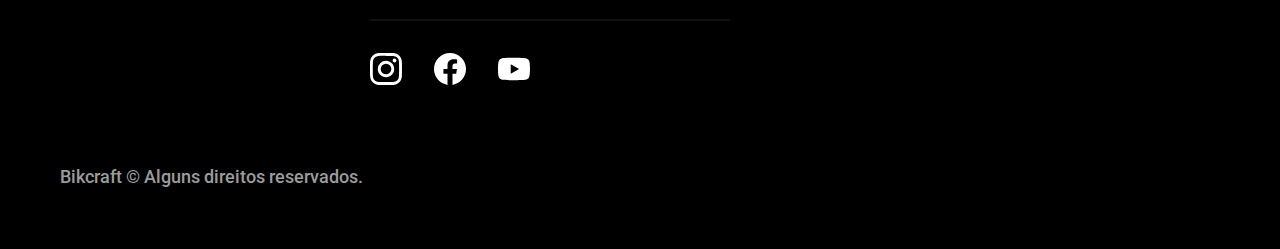
==== commit a16b186f: "otimizado para producao" ====
--- a/index.html
+++ b/index.html
@@ -6,13 +6,16 @@
   <meta name="viewport" content="width=device-width, initial-scale=1.0">
   <title>Bikcraft - Bicicletas Elétricas</title>
   <meta name="description" content="Bicicletas elétricas de alta precisão e qualidade,  feitas sob medida para o cliente. Explore o mundo na sua velocidade com a Bikcraft.">
-  <link rel="preload" href="/css/style.css" as="style">
-  <link rel="stylesheet" href="css/style.css">
+
+  <link rel="icon" href="img/favicon.svg" type="image/svg+xml">
+  <link rel="preload" href="./css/style.min.css" as="style">
+  <link rel="stylesheet" href="./css/style.min.css">
 
   <link rel="preconnect" href="https://fonts.googleapis.com">
   <link rel="preconnect" href="https://fonts.gstatic.com" crossorigin>
   <link href="https://fonts.googleapis.com/css2?family=Merriweather:ital,wght@1,900&family=Poppins:wght@400;600&family=Roboto:wght@400;500&display=swap" rel="stylesheet">
 
+  <script>document.documentElement.classList.add('js')</script>
 </head>
 
 <body>
@@ -195,7 +198,7 @@
       <p class="footer-copy font-2-m cor-6">Bikcraft © Alguns direitos reservados.</p>
     </div>
   </footer>
-  <script src="./js/plugins/simple-anime.js"></script>;
+  <script src="./js/plugins/simple-anime.js"></script>
   <script src="./js/script.js"></script>
 </body>
 
--- a/css/style.min.css
+++ b/css/style.min.css
@@ -0,0 +1 @@
+body{margin:0;font-family:Arial,Helvetica,sans-serif;color:#111}blockquote,dd,h1,h2,h3,h4,p,ul{margin:0}ul{padding:0;list-style:none}a{text-decoration:none;color:inherit}img{max-width:100%;height:auto;display:block}img [src$=jpg]{border-radius:4px}.font-1-xs{font:400 0.75rem/1.35 Poppins,sans-serif}.font-2-xs{font:400 0.875rem/1.43 Roboto,sans-serif}.font-1-s{font:400 1rem/1.5 Poppins,sans-serif}.font-2-s{font:400 1rem/1.5 Roboto,sans-serif}.font-1-m,.font-1-m-b{font:400 1.125rem/1.35 Poppins,sans-serif}.font-1-m-b{font-weight:600}.font-2-m{font:500 1.125rem/1.35 Roboto,sans-serif}.font-1-l{font:400 1.5rem/1.5 Poppins,sans-serif}.font-2-l,.font-2-l-b{font:400 1.5rem/1.5 Roboto,sans-serif}.font-2-l-b{font-weight:500;letter-spacing:.015em;text-transform:uppercase}.font-1-xl{font:600 2rem/1.25 Poppins,sans-serif}.font-2-xl{font:500 2rem/1.25 Roboto,sans-serif}.font-1-xxl{font:600 4rem/1.125 Poppins,sans-serif}@media (max-width:1200px){.font-1-xxl{font-size:3rem}.font-2-l,.font-2-l-b{font-size:1.125rem}}@media (max-width:800px){.font-1-xxl{font-size:2rem}.font-1-xl,.font-2-xl{font-size:1.5rem}}:root{--cor-0:#ffffff;--cor-1:#f7f7f7;--cor-2:#EDEDED;--cor-3:#DEDEDE;--cor-4:#CCCCCC;--cor-5:#b2b2b2;--cor-6:#9C9C9C;--cor-7:#707070;--cor-8:#595959;--cor-9:#404040;--cor-10:#2E2E2E;--cor-11:#111111;--cor-12:#000000;--cor-p1:#ffbb00;--cor-p2:#E4A30B;--cor-p3:#A66F00;--cor-p4:#664400;--cor-p5:#332200}.cor-0{color:var(--cor-0)}.cor-1{color:var(--cor-1)}.cor-2{color:var(--cor-2)}.cor-3{color:var(--cor-3)}.cor-4{color:var(--cor-4)}.cor-5{color:var(--cor-5)}.cor-6{color:var(--cor-6)}.cor-7{color:var(--cor-7)}.cor-8{color:var(--cor-8)}.cor-9{color:var(--cor-9)}.cor-10{color:var(--cor-10)}.cor-11{color:var(--cor-11)}.cor-12{color:var(--cor-12)}.cor-p1{color:var(--cor-p1)}.cor-p2{color:var(--cor-p2)}.cor-p3{color:var(--cor-p3)}.cor-p4{color:var(--cor-p4)}.cor-p5{color:var(--cor-p5)}.js .fadeInDown{transform:translate3d(0,-20px,0)}.js .fadeInUp{transform:translate3d(0,20px,0)}.js .fadeInRight{transform:translate3d(20px,0,0)}.js .fadeInLeft{transform:translate3d(-20px,0,0)}.js [data-anime]{opacity:0}.js .anime{opacity:1;transform:none;transition:transform .8s,opacity .8s}.header-bg{background-color:var(--cor-12)}.header{display:flex;flex-wrap:wrap;gap:20px;justify-content:space-between;align-items:center;padding-top:20px;padding-bottom:20px}.header-menu{display:flex;flex-wrap:wrap;gap:40px}.header-menu a{display:inline-block;padding:16px 0;position:relative}.header-menu a::after{content:"";display:block;height:2px;width:0;background:var(--cor-0);margin-top:4px;transition:.3s;position:absolute}.header-menu a.ativo::after,.header-menu a:hover::after{width:100%}@media (max-width:800px){.header-menu{gap:20px}.header-menu a{background-color:var(--cor-11);padding:12px 16px;border-radius:4px}.header-menu a:hover{background:var(--cor-10)}.header a::after{display:none}}@media (max-width:600px){.header-menu{gap:12px}.header-menu a{padding:8px 12px;font-size:14px}}.footer-bg{background-color:var(--cor-12)}.footer{display:grid;grid-template-columns:3fr 5fr 4fr;gap:40px;padding-top:60px;padding-bottom:60px}.footer h3{margin-bottom:32px}.footer-contato ul{margin-bottom:32px}.footer-contato li:nth-child(2n):after{content:"";display:block;max-width:360px;height:2px;background:var(--cor-11);margin-top:16px}.footer li{margin-bottom:16px}.footer-redes{display:flex;gap:32px}.footer a:hover{color:var(--cor-0)}.footer-copy{grid-column:1/-1;margin-top:40px}@media (max-width:800px){.footer>img{display:none}.footer{grid-template-columns:1fr 1fr}}@media (max-width:600px){.footer{grid-template-columns:1fr;gap:60px}.footer-copy{margin-top:0}}.container{box-sizing:border-box;max-width:1200px;padding-left:20px;padding-right:20px;margin-left:auto;margin-right:auto}.botao{display:inline-block;padding:16px 32px;background:linear-gradient(#ffbf00,#f2a50c);border-radius:4px;box-shadow:0 1px 2px rgba(0,0,0,.1);text-transform:uppercase;color:var(--cor-p5);font:600 1.125rem/1.35 Poppins,sans-serif;max-width:max-content;border:none;cursor:pointer}.botao a:hover{background:linear-gradient(#ffb60d,#e59317)}.botao.secundario{background:var(--cor-10);color:var(--cor-2)}.botao.secundario:hover{background:var(--cor-9)}.botao.seta{display:flex;align-items:center}.botao.seta::after{content:"";display:inline-block;width:18px;height:10px;margin-left:12px;background:url(../img/icones/seta.svg);transition:transform .2s}.botao.seta:hover::after{transform:translateX(4px)}@media (max-width:600px){.botao a{padding:12px 16px;font-size:1rem}}.link{display:inline-block;color:var(--cor-p1);font:500 1.5rem/1.5 Poppins,sans-serif;text-transform:uppercase}.link::after{content:"";display:block;width:100%;height:4px;background-color:currentColor}.link:hover{color:var(--cor-0)}.titulo-bg{padding-top:60px;padding-bottom:60px;background-color:var(--cor-11)}.titulo{background:url(../img/dec/top-right.svg) no-repeat top right 20px}.titulo p{margin-bottom:4px}@media (max-width:800px){.titulo-bg{padding-top:40px;padding-bottom:40px}.titulo p{font-size:1rem;text-transform:lowercase;font-weight:400}}.form{display:grid;grid-template-columns:1fr 1fr;gap:20px}.form label{display:block;font:400 1rem/1.5 Poppins,sans-serif;margin-bottom:4px}.form input[type=email],.form input[type=text],.form textarea{font:400 1rem/1.5 Roboto sans-serif;background:var(--cor-1);border:1px solid var(--cor-2);padding:12px;border-radius:4px;width:100%;box-sizing:border-box}.form .col-2{grid-column:span 2}.form input[type=email]:focus,.form input[type=text]:focus,.form textarea:focus{outline:0;border-color:var(--cor-p1);background:var(--cor-0);box-shadow:0 0 0 2px #fea}@media (max-width:600px){.form{grid-template-columns:1fr}.form .col-2{grid-column:1}}.introducao-bg{background:var(--cor-12) url(../img/dec/bottom-left.svg) no-repeat bottom 160px left 20px;box-shadow:inset 0 -120px var(--cor-0)}.introducao img{width:100%;height:100%;object-fit:cover;border-radius:4px}.introducao{display:grid;grid-template-columns:1fr 1fr;gap:0 40px}.introducao-conteudo{align-self:end;padding-bottom:200px}.introducao h1{margin-bottom:32px}.introducao p{margin-bottom:20px}@media (max-width:800px){.introducao-bg{background:var(--cor-11);padding-top:40px;box-shadow:inset 0 -60px #fff}.introducao{grid-template-columns:1fr;gap:32px}.introducao-conteudo{padding-bottom:0}.introducao h1{margin-bottom:16px}.introducao img{height:300px;width:100%}}.tecnologia-bg{background-color:var(--cor-11);box-shadow:inset 0 80px var(--cor-0),inset 0 -80px var(--cor-0)}.tecnologia{display:grid;grid-template-columns:1fr 1fr;gap:40px}.tecnologia-img img{width:100%;height:100%;object-fit:cover;object-position:left}.tecnologia-conteudo{padding-top:160px;padding-bottom:160px}.tecnologia-conteudo>span{display:block;margin-bottom:20px}.tecnologia-conteudo h2{margin-bottom:32px}.tecnologia-conteudo>p{margin-bottom:20px}.tecnologia-conteudo>a{margin-bottom:80px}.tecnologia-vantagens{display:flex;gap:40px}.tecnologia-vantagens h3{margin-bottom:8px;width:max-content}.tecnologia-vantagens img{width:24px;margin-bottom:8px}@media (max-width:800px){.tecnologia-bg{box-shadow:initial}.tecnologia{grid-template-columns:1fr}.tecnologia-conteudo{padding-top:60px;padding-bottom:60px}.tecnologia-img{display:none}.tecnologia a{margin-bottom:60px}}@media (max-width:600px){.tecnologia-vantagens{flex-direction:column}}.parceiros{padding-top:60px;padding-bottom:120px}.parceiros h2{margin-bottom:60px}.parceiros ul{padding:0 20px;max-width:1400px;display:grid;grid-template-columns:repeat(4,1fr);margin-left:0 auto}.parceiros li{display:flex;padding:32px;border-left:2px solid var(--cor-2)}.parceiros img{margin:auto}.parceiros li:first-child,.parceiros li:nth-child(5){border-left:none}.parceiros li:nth-child(n+5){border-top:2px solid var(--cor-2)}@media (max-width:800px){.parceiros{padding-bottom:60px}.parceiros li{padding:20px}.parceiros h2{margin-bottom:20px}.parceiros ul{grid-template-columns:repeat(2,1fr)}.parceiros li:nth-child(n+3){border-top:2px solid var(--cor-2)}.parceiros li:nth-child(odd){border-left:none}}.depoimento{display:grid;grid-template-columns:1fr 1fr;background-color:var(--cor-p1);overflow:hidden}.depoimento img{width:100%;height:100%;object-fit:cover;border-radius:0}.depoimento-conteudo{padding:40px 40px 80px 80px;align-self:end;background:url(../img/dec/bottom-right-p.svg) no-repeat bottom 40px right 40px}.depoimento-conteudo p{max-width:32ch;font-family:Merriweather,serif;font-style:italic;font-weight:900;margin-bottom:32px;position:relative}.depoimento p::after,.depoimento p::before{font-size:5rem;color:var(--cor-p2);position:absolute}.depoimento p::before{content:"“";left:-50px;top:-20px}.depoimento p::after{content:"”"}@media (min-width:1200px){.depoimento img{max-width:600px}}@media (max-width:800px){.depoimento{grid-template-columns:1fr;text-align:center}.depoimento img{max-height:200px}.depoimento-conteudo{padding:40px 20px;justify-self:center}}.bicicletas-lista{padding-top:60px;padding-bottom:120px}.bicicletas-lista h2{margin-bottom:40px}.bicicletas-lista ul{display:flex;gap:40px;padding:0 20px 20px 20px;max-width:1400px;margin-left:auto;margin-right:auto;overflow-x:auto}#bicicleta .bicicletas-lista ul{padding:0 0 20px 0}.bicicletas-lista li{min-width:280px}.bicicletas-lista a{display:block}.bicicletas-lista img{margin-bottom:16px}.bicicletas-lista h3{margin-bottom:8px;display:flex;align-items:center}.bicicletas-lista h3::before{content:"";display:inline-block;height:8px;width:12px;margin-right:8px;background-color:var(--cor-p1);transition:width .2s}.bicicletas-lista a:hover h3::before{width:24px}.bicicletas-lista li span{padding-left:20PX}@media (max-width:800px){.bicicletas-lista{padding-bottom:60px}.bicicletas-lista ul{gap:20px}}.bicicletas-bg{background-image:linear-gradient(to right,var(--cor-0) 30%,var(--cor-11) 0)}.bicicletas{display:grid;grid-template-columns:1fr 1fr;gap:40px;padding-top:60px;padding-bottom:60px;background:url(../img/dec/top-right.svg) no-repeat top 40px right 20px}.bicicletas-imagem{display:grid}.bicicletas-imagem img{grid-area:1/1}.bicicletas-imagem span{grid-area:1/1;place-self:start end;margin-top:20px;display:inline-block;background:var(--cor-12);padding:8px 16px 8px 8px;border-radius:4px 0 0 4px}.bicicletas-conteudo{display:grid;grid-template-columns:1fr auto;align-content:start}.bicicletas h2,.bicicletas p{grid-column:1/-1}.bicicletas h2{margin-bottom:20px}.bicicletas h2::before{content:"";display:block;width:12px;height:8px;background:var(--cor-p1);margin-bottom:8px}.bicicletas p{margin-bottom:32px}.bicicletas a{place-self:end}.bicicletas li{display:flex;align-items:center}.bicicletas ul{display:grid;gap:16px}.bicicletas-conteudo img{width:24px;margin-right:8px}@media (max-width:800px){.bicicletas-bg{background:var(--cor-11)}.bicicletas{grid-template-columns:1fr;gap:20px;padding-top:40px;padding-bottom:40px}}@media (max-width:600px){.bicicletas-conteudo{grid-template-columns:1fr}.bicicletas ul{font-size:1rem;grid-template-columns:1fr 1fr;margin-bottom:32px}.bicicletas a{place-self:start}}.bicicleta{display:grid;grid-template-columns:1fr 1fr;align-items:start;gap:40px;padding-top:60px;padding-bottom:60px}#bicicleta .titulop{text-transform:uppercase}.bicicleta-imagens{display:flex;flex-wrap:wrap;gap:20px}.bicicleta-imagens img{flex:1;min-width:200px}.bicicleta-imagens img:first-child{min-width:100%}.bicicleta-conteudo>p{margin-bottom:32px}.bicicleta-comprar{display:grid;grid-template-columns:max-content auto;align-items:center;justify-items:start;gap:8px 12px;margin-bottom:40px}.bicicleta-comprar a{grid-row:span 2}.bicicleta-comprar span{display:flex;align-items:center;background-color:var(--cor-12);gap:8px;padding:4px 8px;border-radius:4px}.bicicleta-conteudo h2{text-transform:uppercase;letter-spacing:.15em;margin-bottom:12px}.bicicleta-ficha,.bicicleta-informacoes{padding:32px;background-color:var(--cor-12);border-radius:4px}.bicicleta-informacoes{margin-bottom:40px;display:grid;grid-template-columns:1fr 1fr;gap:32px}.bicicleta-informacoes img{width:24px;margin-bottom:8px}.bicicleta-informacoes h3{margin-bottom:8px}.bicicleta-ficha li{padding:4px 0;display:flex;justify-content:space-between;border-bottom:1px solid var(--cor-11)}.bicicleta-ficha li:last-child{border-bottom:none}.bicicleta-ficha span{color:var(--cor-6)}@media (max-width:800px){.bicicleta{grid-template-columns:1fr;padding-top:40px;padding-bottom:40px}.bicicleta-imagens{grid-row:2}}@media (max-width:400px){.bicicleta-informacoes{grid-template-columns:1fr}.bicicleta-comprar{grid-template-columns:1fr}}.seguro-bg{background-color:var(--cor-11);box-shadow:inset 0 120px var(--cor-0),inset 0 -120px var(--cor-12)}.seguro{display:grid;grid-template-columns:1fr 1fr;gap:40px}.seguro-imagem img{width:100%;height:100%;object-fit:cover}.seguro-conteudo{padding-top:180px;padding-bottom:180px}.seguro h2{margin-bottom:32px}.seguro p{margin-bottom:20px}@media (max-width:800px){.seguro-bg{box-shadow:inset 0 -60px var(--cor-12)}.seguro{grid-template-columns:1fr}.seguro-conteudo{grid-row:1;padding-top:40px;padding-bottom:0}}.seguros-bg{background:var(--cor-11)}.seguros{padding-top:60px;padding-bottom:60px;display:grid;grid-template-columns:1fr 1fr;gap:40px;align-items:center}#seguros .seguros{padding-top:0}.seguros h2{grid-column:1/-1}.seguros-item{background-color:var(--cor-12);padding:32px 32px 32px 60px;display:grid;grid-template-columns:1fr auto;border-radius:4px}.seguros-item h3{margin-bottom:40px}.seguros-item span{grid-column:2;display:block;text-align:right}.seguros-item ul{grid-column:1/-1;margin-bottom:32px}.seguros-item li{display:flex;align-items:center;position:relative}.seguros-item li+li{margin-top:20px}.seguros-item li::before{content:"";display:inline-block;width:13px;height:9px;background-image:url(../img/icones/lista.svg);position:absolute;left:-21px}.seguros-item a{grid-column:1/-1}@media (max-width:800px){.seguros{grid-template-columns:1fr}}.vantagens-bg{background-color:var(--cor-12)}.vantagens{padding-top:120px;padding-bottom:120px}.vantagens h2{margin-bottom:60px}.vantagens ul{display:grid;grid-template-columns:repeat(auto-fit,minmax(280px,max-content));gap:40px 80px}.vantagens h3,.vantagens img{margin-bottom:8px}@media (max-width:800px){.vantagens{padding-top:60px;padding-bottom:60px}.vantagens h2{margin-bottom:40px}.vantagens ul{gap:20px}}.perguntas{padding-top:120px;padding-bottom:120px}.perguntas h2{margin-bottom:60px}.perguntas dl>div{padding:20px;border-radius:4px}.perguntas dl>div:nth-child(odd){background-color:var(--cor-1)}.perguntas button{display:grid;grid-template-columns:auto 1fr auto;align-items:center;gap:8px;cursor:pointer;border:none;background:0 0;width:100%;text-align:left}.perguntas button::before{content:"";display:inline-block;width:12px;height:8px;background-color:var(--cor-p1)}.perguntas button::after{content:"";display:inline-block;width:14px;height:6px;background-image:url(../img/icones/seta-abrir.svg);transition:.3s}.perguntas button:hover::after,.perguntas button[aria-expanded=true]::after{transform:rotate(180deg)}.js .perguntas dd{display:none}.js .perguntas dd.ativa{display:block}.perguntas dd{padding-left:20px;padding-top:16px;max-width:80ch}@media (max-width:800px){.perguntas{padding-top:60px;padding-bottom:60px}.perguntas h2{margin-bottom:40px}}#contato{background:linear-gradient(var(--cor-11) 600px,var(--cor-1) 0)}.contato{display:grid;grid-template-columns:5fr 7fr}.contato-dados,.contato-formulario{padding:60px;box-shadow:0 1px 2px rgba(0,0,0,.1)}.contato-dados{border-radius:5px 0 0 5px;background:var(--cor-12) url(../img/dec/bottom-left.svg) no-repeat bottom 20px left 20px}.contato-formulario{border-radius:0 5px 5px 0;background:var(--cor-0) url(../img/dec/bottom-right.svg) no-repeat bottom 20px right 20px}.contato-dados h2{margin-bottom:60px}.contato-endereco{margin-bottom:32px;padding-left:28px;background:url(../img/icones/local.svg) no-repeat 0 2px}.contato-endereco p{margin-bottom:8px}.contato-meios a{display:block;max-width:max-content;margin-bottom:8px;padding-left:29px}.contato-meios a:hover{color:var(--cor-0)}.contato-meios a:first-child{background:url(../img/icones/email.svg) no-repeat 0 2px}.contato-meios a:nth-child(2){margin-bottom:32px}.contato-meios a:nth-child(3){background:url(../img/icones/telefone.svg) no-repeat 0 2px;margin-bottom:60px}.contato-redes{display:flex;gap:32px;padding-left:28px}@media (max-width:800px){.contato{grid-template-columns:1fr}.contato-dados,.contato-formulario{padding:20px}.contato-dados{border-radius:5px 5px 0 0;background:var(--cor-12)}.contato-formulario{border-radius:0 0 5px 5px}.contato-dados h2,.contato-meios a:nth-child(3){margin-bottom:32px}.contato-redes{margin-bottom:12px}}.lojas{display:grid;grid-template-columns:1fr 1fr;gap:0 40px;padding-top:120px;padding-bottom:120px}.lojas h2{grid-column:1/-1;margin-bottom:60px}.lojas img{border-radius:4px 4px 0 0}.lojas-item{border-radius:4px;background:var(--cor-0);box-shadow:0 1px 2px rgba(0,0,0,.1)}.lojas-conteudo{display:grid;grid-template-columns:1fr 1fr;gap:32px 16px;padding:32px}.lojas-conteudo h3,.lojas-tempo{grid-column:1/-1}.lojas-dados{display:grid;gap:8px;border-left:2px solid var(--cor-2);padding-left:12px}.lojas-tempo{display:flex;align-items:center;gap:8px}@media (max-width:800px){.lojas{gap:20px;padding-top:60px;padding-bottom:60px}.lojas h2{margin-bottom:32px}.lojas-conteudo{grid-template-columns:1fr}}@media (max-width:600px){.lojas{grid-template-columns:1fr}}#orcamento{background:linear-gradient(var(--cor-11) 600px,var(--cor-1) 0)}.orcamento{display:grid;grid-template-columns:5fr 7fr;padding-bottom:120px}.orcamento h2{text-transform:uppercase;position:relative;display:flex;align-items:center}.orcamento h2::before{content:"";display:inline-block;width:4px;height:8px;background-color:var(--cor-p1);position:absolute;left:-12px}.orcamento-dados,.orcamento-produto{padding:60px;box-shadow:0 1px 2px rgba(0,0,0,.1)}.orcamento-produto{border-radius:5px 0 0 5px;background:var(--cor-12) url(../img/dec/bottom-left.svg) no-repeat bottom 20px left 20px;display:grid;grid-template-columns:1fr 1fr;align-content:start;gap:20px}.orcamento-produto>*{grid-column:1/-1}.orcamento-produto>label{grid-column:initial}.orcamento-produto label{font:400 1rem/1.5 Poppins,sans-serif;color:var(--cor-4);background-color:var(--cor-10);padding:12px 16px;border-radius:4px;cursor:pointer;display:grid;grid-template-columns:auto 1fr auto;align-items:center;border:1px solid var(--cor-10)}.orcamento-produto label::before{content:"";display:inline-block;box-sizing:border-box;width:12px;height:12px;border:1px solid var(--cor-6);border-radius:50%;margin-right:8px}.orcamento-produto input:checked+label::before{border-color:var(--cor-7);box-shadow:inset 0 0 0 3px var(--cor-0),inset 0 0 0 6px var(--cor-7)}.orcamento-produto label:hover{background-color:var(--cor-9);border-color:var(--cor-9)}.orcamento-produto input:focus+label{box-shadow:0 0 0 2px var(--cor-p1);border-color:var(--cor-12)}.orcamento-produto label span{display:none}.orcamento-produto input:checked+label span{display:inline-block}.orcamento-produto input{opacity:0;position:absolute;pointer-events:none}.orcamento-produto input:checked+label{background:var(--cor-0);color:var(--cor-11)}.orcamento-dados{border-radius:0 5px 5px 0;background:var(--cor-0) url(../img/dec/bottom-right.svg) no-repeat bottom 20px right 20px}.orcamento-conteudo{display:none}.orcamento-conteudo h2,.orcamento-dados h2:nth-of-type(n+2){margin-top:20px}#bikcraft:checked~#orcamento-bikcraft,#seguro:checked~#orcamento-seguro{display:grid;gap:20px}.orcamento-detalhes{display:none;background:var(--cor-0);padding:20px;grid-template-columns:1fr 1fr;border-radius:4px;align-items:center}.orcamento-detalhes li{display:flex;align-items:center;margin-bottom:8px}.orcamento-detalhes li img{width:16px;margin-right:8px}.orcamento-produto input:checked+label+.orcamento-detalhes{display:grid}@media (max-width:1200px){.orcamento-dados,.orcamento-produto{padding:32px}}@media (max-width:800px){.orcamento{grid-template-columns:1fr}.orcamento-produto{border-radius:5px 5px 0 0;background:var(--cor-12)}.orcamento-dados{border-radius:0 0 5px 5px}}@media (max-width:400px){.orcamento-produto{grid-template-columns:1fr}}.termos{padding-top:80px;padding-bottom:80px}.termos h2{font-weight:600;margin-bottom:20px}.termos p h2{margin-top:40px}.termos p{max-width:75ch;margin-bottom:24px}--- a/css/style.min.css
+++ b/css/style.min.css
@@ -0,0 +1 @@
+body{margin:0;font-family:Arial,Helvetica,sans-serif;color:#111}blockquote,dd,h1,h2,h3,h4,p,ul{margin:0}ul{padding:0;list-style:none}a{text-decoration:none;color:inherit}img{max-width:100%;height:auto;display:block}img [src$=jpg]{border-radius:4px}.font-1-xs{font:400 0.75rem/1.35 Poppins,sans-serif}.font-2-xs{font:400 0.875rem/1.43 Roboto,sans-serif}.font-1-s{font:400 1rem/1.5 Poppins,sans-serif}.font-2-s{font:400 1rem/1.5 Roboto,sans-serif}.font-1-m,.font-1-m-b{font:400 1.125rem/1.35 Poppins,sans-serif}.font-1-m-b{font-weight:600}.font-2-m{font:500 1.125rem/1.35 Roboto,sans-serif}.font-1-l{font:400 1.5rem/1.5 Poppins,sans-serif}.font-2-l,.font-2-l-b{font:400 1.5rem/1.5 Roboto,sans-serif}.font-2-l-b{font-weight:500;letter-spacing:.015em;text-transform:uppercase}.font-1-xl{font:600 2rem/1.25 Poppins,sans-serif}.font-2-xl{font:500 2rem/1.25 Roboto,sans-serif}.font-1-xxl{font:600 4rem/1.125 Poppins,sans-serif}@media (max-width:1200px){.font-1-xxl{font-size:3rem}.font-2-l,.font-2-l-b{font-size:1.125rem}}@media (max-width:800px){.font-1-xxl{font-size:2rem}.font-1-xl,.font-2-xl{font-size:1.5rem}}:root{--cor-0:#ffffff;--cor-1:#f7f7f7;--cor-2:#EDEDED;--cor-3:#DEDEDE;--cor-4:#CCCCCC;--cor-5:#b2b2b2;--cor-6:#9C9C9C;--cor-7:#707070;--cor-8:#595959;--cor-9:#404040;--cor-10:#2E2E2E;--cor-11:#111111;--cor-12:#000000;--cor-p1:#ffbb00;--cor-p2:#E4A30B;--cor-p3:#A66F00;--cor-p4:#664400;--cor-p5:#332200}.cor-0{color:var(--cor-0)}.cor-1{color:var(--cor-1)}.cor-2{color:var(--cor-2)}.cor-3{color:var(--cor-3)}.cor-4{color:var(--cor-4)}.cor-5{color:var(--cor-5)}.cor-6{color:var(--cor-6)}.cor-7{color:var(--cor-7)}.cor-8{color:var(--cor-8)}.cor-9{color:var(--cor-9)}.cor-10{color:var(--cor-10)}.cor-11{color:var(--cor-11)}.cor-12{color:var(--cor-12)}.cor-p1{color:var(--cor-p1)}.cor-p2{color:var(--cor-p2)}.cor-p3{color:var(--cor-p3)}.cor-p4{color:var(--cor-p4)}.cor-p5{color:var(--cor-p5)}.js .fadeInDown{transform:translate3d(0,-20px,0)}.js .fadeInUp{transform:translate3d(0,20px,0)}.js .fadeInRight{transform:translate3d(20px,0,0)}.js .fadeInLeft{transform:translate3d(-20px,0,0)}.js [data-anime]{opacity:0}.js .anime{opacity:1;transform:none;transition:transform .8s,opacity .8s}.header-bg{background-color:var(--cor-12)}.header{display:flex;flex-wrap:wrap;gap:20px;justify-content:space-between;align-items:center;padding-top:20px;padding-bottom:20px}.header-menu{display:flex;flex-wrap:wrap;gap:40px}.header-menu a{display:inline-block;padding:16px 0;position:relative}.header-menu a::after{content:"";display:block;height:2px;width:0;background:var(--cor-0);margin-top:4px;transition:.3s;position:absolute}.header-menu a.ativo::after,.header-menu a:hover::after{width:100%}@media (max-width:800px){.header-menu{gap:20px}.header-menu a{background-color:var(--cor-11);padding:12px 16px;border-radius:4px}.header-menu a:hover{background:var(--cor-10)}.header a::after{display:none}}@media (max-width:600px){.header-menu{gap:12px}.header-menu a{padding:8px 12px;font-size:14px}}.footer-bg{background-color:var(--cor-12)}.footer{display:grid;grid-template-columns:3fr 5fr 4fr;gap:40px;padding-top:60px;padding-bottom:60px}.footer h3{margin-bottom:32px}.footer-contato ul{margin-bottom:32px}.footer-contato li:nth-child(2n):after{content:"";display:block;max-width:360px;height:2px;background:var(--cor-11);margin-top:16px}.footer li{margin-bottom:16px}.footer-redes{display:flex;gap:32px}.footer a:hover{color:var(--cor-0)}.footer-copy{grid-column:1/-1;margin-top:40px}@media (max-width:800px){.footer>img{display:none}.footer{grid-template-columns:1fr 1fr}}@media (max-width:600px){.footer{grid-template-columns:1fr;gap:60px}.footer-copy{margin-top:0}}.container{box-sizing:border-box;max-width:1200px;padding-left:20px;padding-right:20px;margin-left:auto;margin-right:auto}.botao{display:inline-block;padding:16px 32px;background:linear-gradient(#ffbf00,#f2a50c);border-radius:4px;box-shadow:0 1px 2px rgba(0,0,0,.1);text-transform:uppercase;color:var(--cor-p5);font:600 1.125rem/1.35 Poppins,sans-serif;max-width:max-content;border:none;cursor:pointer}.botao a:hover{background:linear-gradient(#ffb60d,#e59317)}.botao.secundario{background:var(--cor-10);color:var(--cor-2)}.botao.secundario:hover{background:var(--cor-9)}.botao.seta{display:flex;align-items:center}.botao.seta::after{content:"";display:inline-block;width:18px;height:10px;margin-left:12px;background:url(../img/icones/seta.svg);transition:transform .2s}.botao.seta:hover::after{transform:translateX(4px)}@media (max-width:600px){.botao a{padding:12px 16px;font-size:1rem}}.link{display:inline-block;color:var(--cor-p1);font:500 1.5rem/1.5 Poppins,sans-serif;text-transform:uppercase}.link::after{content:"";display:block;width:100%;height:4px;background-color:currentColor}.link:hover{color:var(--cor-0)}.titulo-bg{padding-top:60px;padding-bottom:60px;background-color:var(--cor-11)}.titulo{background:url(../img/dec/top-right.svg) no-repeat top right 20px}.titulo p{margin-bottom:4px}@media (max-width:800px){.titulo-bg{padding-top:40px;padding-bottom:40px}.titulo p{font-size:1rem;text-transform:lowercase;font-weight:400}}.form{display:grid;grid-template-columns:1fr 1fr;gap:20px}.form label{display:block;font:400 1rem/1.5 Poppins,sans-serif;margin-bottom:4px}.form input[type=email],.form input[type=text],.form textarea{font:400 1rem/1.5 Roboto sans-serif;background:var(--cor-1);border:1px solid var(--cor-2);padding:12px;border-radius:4px;width:100%;box-sizing:border-box}.form .col-2{grid-column:span 2}.form input[type=email]:focus,.form input[type=text]:focus,.form textarea:focus{outline:0;border-color:var(--cor-p1);background:var(--cor-0);box-shadow:0 0 0 2px #fea}@media (max-width:600px){.form{grid-template-columns:1fr}.form .col-2{grid-column:1}}.introducao-bg{background:var(--cor-12) url(../img/dec/bottom-left.svg) no-repeat bottom 160px left 20px;box-shadow:inset 0 -120px var(--cor-0)}.introducao img{width:100%;height:100%;object-fit:cover;border-radius:4px}.introducao{display:grid;grid-template-columns:1fr 1fr;gap:0 40px}.introducao-conteudo{align-self:end;padding-bottom:200px}.introducao h1{margin-bottom:32px}.introducao p{margin-bottom:20px}@media (max-width:800px){.introducao-bg{background:var(--cor-11);padding-top:40px;box-shadow:inset 0 -60px #fff}.introducao{grid-template-columns:1fr;gap:32px}.introducao-conteudo{padding-bottom:0}.introducao h1{margin-bottom:16px}.introducao img{height:300px;width:100%}}.tecnologia-bg{background-color:var(--cor-11);box-shadow:inset 0 80px var(--cor-0),inset 0 -80px var(--cor-0)}.tecnologia{display:grid;grid-template-columns:1fr 1fr;gap:40px}.tecnologia-img img{width:100%;height:100%;object-fit:cover;object-position:left}.tecnologia-conteudo{padding-top:160px;padding-bottom:160px}.tecnologia-conteudo>span{display:block;margin-bottom:20px}.tecnologia-conteudo h2{margin-bottom:32px}.tecnologia-conteudo>p{margin-bottom:20px}.tecnologia-conteudo>a{margin-bottom:80px}.tecnologia-vantagens{display:flex;gap:40px}.tecnologia-vantagens h3{margin-bottom:8px;width:max-content}.tecnologia-vantagens img{width:24px;margin-bottom:8px}@media (max-width:800px){.tecnologia-bg{box-shadow:initial}.tecnologia{grid-template-columns:1fr}.tecnologia-conteudo{padding-top:60px;padding-bottom:60px}.tecnologia-img{display:none}.tecnologia a{margin-bottom:60px}}@media (max-width:600px){.tecnologia-vantagens{flex-direction:column}}.parceiros{padding-top:60px;padding-bottom:120px}.parceiros h2{margin-bottom:60px}.parceiros ul{padding:0 20px;max-width:1400px;display:grid;grid-template-columns:repeat(4,1fr);margin-left:0 auto}.parceiros li{display:flex;padding:32px;border-left:2px solid var(--cor-2)}.parceiros img{margin:auto}.parceiros li:first-child,.parceiros li:nth-child(5){border-left:none}.parceiros li:nth-child(n+5){border-top:2px solid var(--cor-2)}@media (max-width:800px){.parceiros{padding-bottom:60px}.parceiros li{padding:20px}.parceiros h2{margin-bottom:20px}.parceiros ul{grid-template-columns:repeat(2,1fr)}.parceiros li:nth-child(n+3){border-top:2px solid var(--cor-2)}.parceiros li:nth-child(odd){border-left:none}}.depoimento{display:grid;grid-template-columns:1fr 1fr;background-color:var(--cor-p1);overflow:hidden}.depoimento img{width:100%;height:100%;object-fit:cover;border-radius:0}.depoimento-conteudo{padding:40px 40px 80px 80px;align-self:end;background:url(../img/dec/bottom-right-p.svg) no-repeat bottom 40px right 40px}.depoimento-conteudo p{max-width:32ch;font-family:Merriweather,serif;font-style:italic;font-weight:900;margin-bottom:32px;position:relative}.depoimento p::after,.depoimento p::before{font-size:5rem;color:var(--cor-p2);position:absolute}.depoimento p::before{content:"“";left:-50px;top:-20px}.depoimento p::after{content:"”"}@media (min-width:1200px){.depoimento img{max-width:600px}}@media (max-width:800px){.depoimento{grid-template-columns:1fr;text-align:center}.depoimento img{max-height:200px}.depoimento-conteudo{padding:40px 20px;justify-self:center}}.bicicletas-lista{padding-top:60px;padding-bottom:120px}.bicicletas-lista h2{margin-bottom:40px}.bicicletas-lista ul{display:flex;gap:40px;padding:0 20px 20px 20px;max-width:1400px;margin-left:auto;margin-right:auto;overflow-x:auto}#bicicleta .bicicletas-lista ul{padding:0 0 20px 0}.bicicletas-lista li{min-width:280px}.bicicletas-lista a{display:block}.bicicletas-lista img{margin-bottom:16px}.bicicletas-lista h3{margin-bottom:8px;display:flex;align-items:center}.bicicletas-lista h3::before{content:"";display:inline-block;height:8px;width:12px;margin-right:8px;background-color:var(--cor-p1);transition:width .2s}.bicicletas-lista a:hover h3::before{width:24px}.bicicletas-lista li span{padding-left:20PX}@media (max-width:800px){.bicicletas-lista{padding-bottom:60px}.bicicletas-lista ul{gap:20px}}.bicicletas-bg{background-image:linear-gradient(to right,var(--cor-0) 30%,var(--cor-11) 0)}.bicicletas{display:grid;grid-template-columns:1fr 1fr;gap:40px;padding-top:60px;padding-bottom:60px;background:url(../img/dec/top-right.svg) no-repeat top 40px right 20px}.bicicletas-imagem{display:grid}.bicicletas-imagem img{grid-area:1/1}.bicicletas-imagem span{grid-area:1/1;place-self:start end;margin-top:20px;display:inline-block;background:var(--cor-12);padding:8px 16px 8px 8px;border-radius:4px 0 0 4px}.bicicletas-conteudo{display:grid;grid-template-columns:1fr auto;align-content:start}.bicicletas h2,.bicicletas p{grid-column:1/-1}.bicicletas h2{margin-bottom:20px}.bicicletas h2::before{content:"";display:block;width:12px;height:8px;background:var(--cor-p1);margin-bottom:8px}.bicicletas p{margin-bottom:32px}.bicicletas a{place-self:end}.bicicletas li{display:flex;align-items:center}.bicicletas ul{display:grid;gap:16px}.bicicletas-conteudo img{width:24px;margin-right:8px}@media (max-width:800px){.bicicletas-bg{background:var(--cor-11)}.bicicletas{grid-template-columns:1fr;gap:20px;padding-top:40px;padding-bottom:40px}}@media (max-width:600px){.bicicletas-conteudo{grid-template-columns:1fr}.bicicletas ul{font-size:1rem;grid-template-columns:1fr 1fr;margin-bottom:32px}.bicicletas a{place-self:start}}.bicicleta{display:grid;grid-template-columns:1fr 1fr;align-items:start;gap:40px;padding-top:60px;padding-bottom:60px}#bicicleta .titulop{text-transform:uppercase}.bicicleta-imagens{display:flex;flex-wrap:wrap;gap:20px}.bicicleta-imagens img{flex:1;min-width:200px}.bicicleta-imagens img:first-child{min-width:100%}.bicicleta-conteudo>p{margin-bottom:32px}.bicicleta-comprar{display:grid;grid-template-columns:max-content auto;align-items:center;justify-items:start;gap:8px 12px;margin-bottom:40px}.bicicleta-comprar a{grid-row:span 2}.bicicleta-comprar span{display:flex;align-items:center;background-color:var(--cor-12);gap:8px;padding:4px 8px;border-radius:4px}.bicicleta-conteudo h2{text-transform:uppercase;letter-spacing:.15em;margin-bottom:12px}.bicicleta-ficha,.bicicleta-informacoes{padding:32px;background-color:var(--cor-12);border-radius:4px}.bicicleta-informacoes{margin-bottom:40px;display:grid;grid-template-columns:1fr 1fr;gap:32px}.bicicleta-informacoes img{width:24px;margin-bottom:8px}.bicicleta-informacoes h3{margin-bottom:8px}.bicicleta-ficha li{padding:4px 0;display:flex;justify-content:space-between;border-bottom:1px solid var(--cor-11)}.bicicleta-ficha li:last-child{border-bottom:none}.bicicleta-ficha span{color:var(--cor-6)}@media (max-width:800px){.bicicleta{grid-template-columns:1fr;padding-top:40px;padding-bottom:40px}.bicicleta-imagens{grid-row:2}}@media (max-width:400px){.bicicleta-informacoes{grid-template-columns:1fr}.bicicleta-comprar{grid-template-columns:1fr}}.seguro-bg{background-color:var(--cor-11);box-shadow:inset 0 120px var(--cor-0),inset 0 -120px var(--cor-12)}.seguro{display:grid;grid-template-columns:1fr 1fr;gap:40px}.seguro-imagem img{width:100%;height:100%;object-fit:cover}.seguro-conteudo{padding-top:180px;padding-bottom:180px}.seguro h2{margin-bottom:32px}.seguro p{margin-bottom:20px}@media (max-width:800px){.seguro-bg{box-shadow:inset 0 -60px var(--cor-12)}.seguro{grid-template-columns:1fr}.seguro-conteudo{grid-row:1;padding-top:40px;padding-bottom:0}}.seguros-bg{background:var(--cor-11)}.seguros{padding-top:60px;padding-bottom:60px;display:grid;grid-template-columns:1fr 1fr;gap:40px;align-items:center}#seguros .seguros{padding-top:0}.seguros h2{grid-column:1/-1}.seguros-item{background-color:var(--cor-12);padding:32px 32px 32px 60px;display:grid;grid-template-columns:1fr auto;border-radius:4px}.seguros-item h3{margin-bottom:40px}.seguros-item span{grid-column:2;display:block;text-align:right}.seguros-item ul{grid-column:1/-1;margin-bottom:32px}.seguros-item li{display:flex;align-items:center;position:relative}.seguros-item li+li{margin-top:20px}.seguros-item li::before{content:"";display:inline-block;width:13px;height:9px;background-image:url(../img/icones/lista.svg);position:absolute;left:-21px}.seguros-item a{grid-column:1/-1}@media (max-width:800px){.seguros{grid-template-columns:1fr}}.vantagens-bg{background-color:var(--cor-12)}.vantagens{padding-top:120px;padding-bottom:120px}.vantagens h2{margin-bottom:60px}.vantagens ul{display:grid;grid-template-columns:repeat(auto-fit,minmax(280px,max-content));gap:40px 80px}.vantagens h3,.vantagens img{margin-bottom:8px}@media (max-width:800px){.vantagens{padding-top:60px;padding-bottom:60px}.vantagens h2{margin-bottom:40px}.vantagens ul{gap:20px}}.perguntas{padding-top:120px;padding-bottom:120px}.perguntas h2{margin-bottom:60px}.perguntas dl>div{padding:20px;border-radius:4px}.perguntas dl>div:nth-child(odd){background-color:var(--cor-1)}.perguntas button{display:grid;grid-template-columns:auto 1fr auto;align-items:center;gap:8px;cursor:pointer;border:none;background:0 0;width:100%;text-align:left}.perguntas button::before{content:"";display:inline-block;width:12px;height:8px;background-color:var(--cor-p1)}.perguntas button::after{content:"";display:inline-block;width:14px;height:6px;background-image:url(../img/icones/seta-abrir.svg);transition:.3s}.perguntas button:hover::after,.perguntas button[aria-expanded=true]::after{transform:rotate(180deg)}.js .perguntas dd{display:none}.js .perguntas dd.ativa{display:block}.perguntas dd{padding-left:20px;padding-top:16px;max-width:80ch}@media (max-width:800px){.perguntas{padding-top:60px;padding-bottom:60px}.perguntas h2{margin-bottom:40px}}#contato{background:linear-gradient(var(--cor-11) 600px,var(--cor-1) 0)}.contato{display:grid;grid-template-columns:5fr 7fr}.contato-dados,.contato-formulario{padding:60px;box-shadow:0 1px 2px rgba(0,0,0,.1)}.contato-dados{border-radius:5px 0 0 5px;background:var(--cor-12) url(../img/dec/bottom-left.svg) no-repeat bottom 20px left 20px}.contato-formulario{border-radius:0 5px 5px 0;background:var(--cor-0) url(../img/dec/bottom-right.svg) no-repeat bottom 20px right 20px}.contato-dados h2{margin-bottom:60px}.contato-endereco{margin-bottom:32px;padding-left:28px;background:url(../img/icones/local.svg) no-repeat 0 2px}.contato-endereco p{margin-bottom:8px}.contato-meios a{display:block;max-width:max-content;margin-bottom:8px;padding-left:29px}.contato-meios a:hover{color:var(--cor-0)}.contato-meios a:first-child{background:url(../img/icones/email.svg) no-repeat 0 2px}.contato-meios a:nth-child(2){margin-bottom:32px}.contato-meios a:nth-child(3){background:url(../img/icones/telefone.svg) no-repeat 0 2px;margin-bottom:60px}.contato-redes{display:flex;gap:32px;padding-left:28px}@media (max-width:800px){.contato{grid-template-columns:1fr}.contato-dados,.contato-formulario{padding:20px}.contato-dados{border-radius:5px 5px 0 0;background:var(--cor-12)}.contato-formulario{border-radius:0 0 5px 5px}.contato-dados h2,.contato-meios a:nth-child(3){margin-bottom:32px}.contato-redes{margin-bottom:12px}}.lojas{display:grid;grid-template-columns:1fr 1fr;gap:0 40px;padding-top:120px;padding-bottom:120px}.lojas h2{grid-column:1/-1;margin-bottom:60px}.lojas img{border-radius:4px 4px 0 0}.lojas-item{border-radius:4px;background:var(--cor-0);box-shadow:0 1px 2px rgba(0,0,0,.1)}.lojas-conteudo{display:grid;grid-template-columns:1fr 1fr;gap:32px 16px;padding:32px}.lojas-conteudo h3,.lojas-tempo{grid-column:1/-1}.lojas-dados{display:grid;gap:8px;border-left:2px solid var(--cor-2);padding-left:12px}.lojas-tempo{display:flex;align-items:center;gap:8px}@media (max-width:800px){.lojas{gap:20px;padding-top:60px;padding-bottom:60px}.lojas h2{margin-bottom:32px}.lojas-conteudo{grid-template-columns:1fr}}@media (max-width:600px){.lojas{grid-template-columns:1fr}}#orcamento{background:linear-gradient(var(--cor-11) 600px,var(--cor-1) 0)}.orcamento{display:grid;grid-template-columns:5fr 7fr;padding-bottom:120px}.orcamento h2{text-transform:uppercase;position:relative;display:flex;align-items:center}.orcamento h2::before{content:"";display:inline-block;width:4px;height:8px;background-color:var(--cor-p1);position:absolute;left:-12px}.orcamento-dados,.orcamento-produto{padding:60px;box-shadow:0 1px 2px rgba(0,0,0,.1)}.orcamento-produto{border-radius:5px 0 0 5px;background:var(--cor-12) url(../img/dec/bottom-left.svg) no-repeat bottom 20px left 20px;display:grid;grid-template-columns:1fr 1fr;align-content:start;gap:20px}.orcamento-produto>*{grid-column:1/-1}.orcamento-produto>label{grid-column:initial}.orcamento-produto label{font:400 1rem/1.5 Poppins,sans-serif;color:var(--cor-4);background-color:var(--cor-10);padding:12px 16px;border-radius:4px;cursor:pointer;display:grid;grid-template-columns:auto 1fr auto;align-items:center;border:1px solid var(--cor-10)}.orcamento-produto label::before{content:"";display:inline-block;box-sizing:border-box;width:12px;height:12px;border:1px solid var(--cor-6);border-radius:50%;margin-right:8px}.orcamento-produto input:checked+label::before{border-color:var(--cor-7);box-shadow:inset 0 0 0 3px var(--cor-0),inset 0 0 0 6px var(--cor-7)}.orcamento-produto label:hover{background-color:var(--cor-9);border-color:var(--cor-9)}.orcamento-produto input:focus+label{box-shadow:0 0 0 2px var(--cor-p1);border-color:var(--cor-12)}.orcamento-produto label span{display:none}.orcamento-produto input:checked+label span{display:inline-block}.orcamento-produto input{opacity:0;position:absolute;pointer-events:none}.orcamento-produto input:checked+label{background:var(--cor-0);color:var(--cor-11)}.orcamento-dados{border-radius:0 5px 5px 0;background:var(--cor-0) url(../img/dec/bottom-right.svg) no-repeat bottom 20px right 20px}.orcamento-conteudo{display:none}.orcamento-conteudo h2,.orcamento-dados h2:nth-of-type(n+2){margin-top:20px}#bikcraft:checked~#orcamento-bikcraft,#seguro:checked~#orcamento-seguro{display:grid;gap:20px}.orcamento-detalhes{display:none;background:var(--cor-0);padding:20px;grid-template-columns:1fr 1fr;border-radius:4px;align-items:center}.orcamento-detalhes li{display:flex;align-items:center;margin-bottom:8px}.orcamento-detalhes li img{width:16px;margin-right:8px}.orcamento-produto input:checked+label+.orcamento-detalhes{display:grid}@media (max-width:1200px){.orcamento-dados,.orcamento-produto{padding:32px}}@media (max-width:800px){.orcamento{grid-template-columns:1fr}.orcamento-produto{border-radius:5px 5px 0 0;background:var(--cor-12)}.orcamento-dados{border-radius:0 0 5px 5px}}@media (max-width:400px){.orcamento-produto{grid-template-columns:1fr}}.termos{padding-top:80px;padding-bottom:80px}.termos h2{font-weight:600;margin-bottom:20px}.termos p h2{margin-top:40px}.termos p{max-width:75ch;margin-bottom:24px}